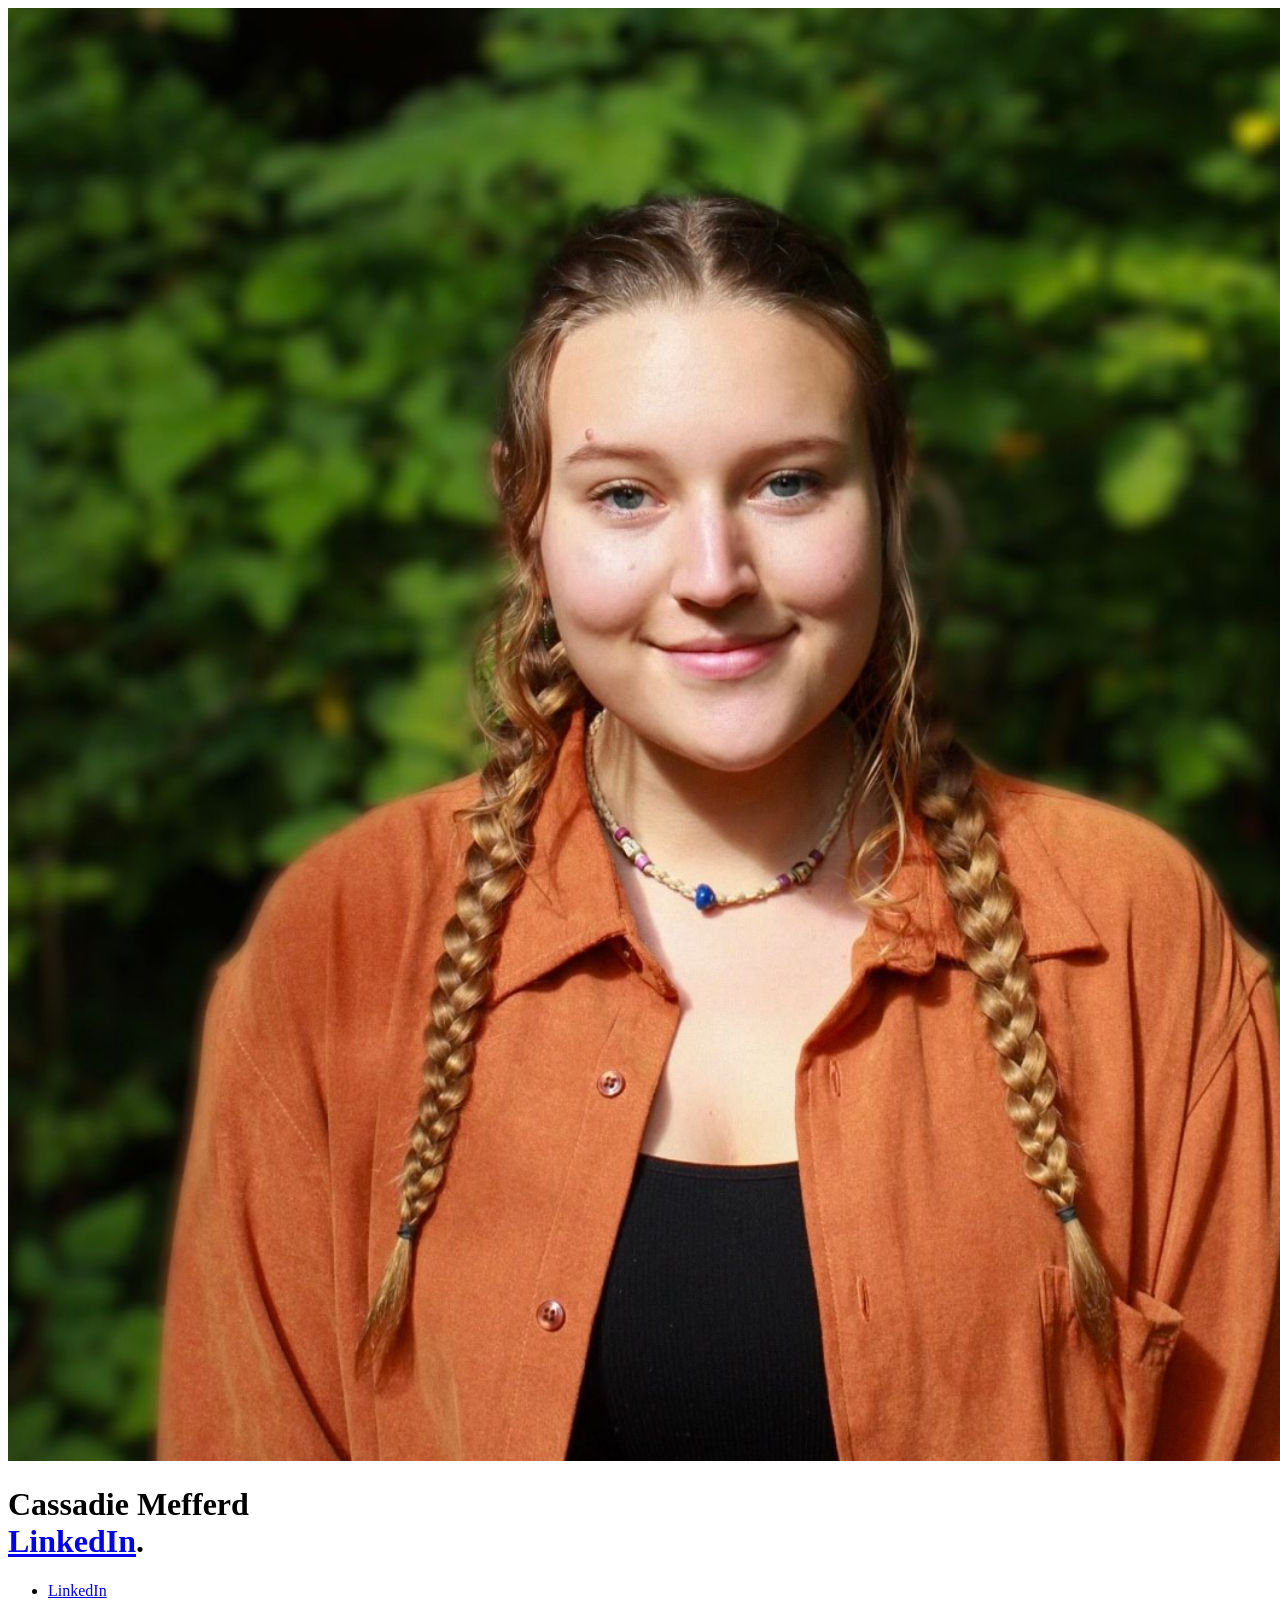
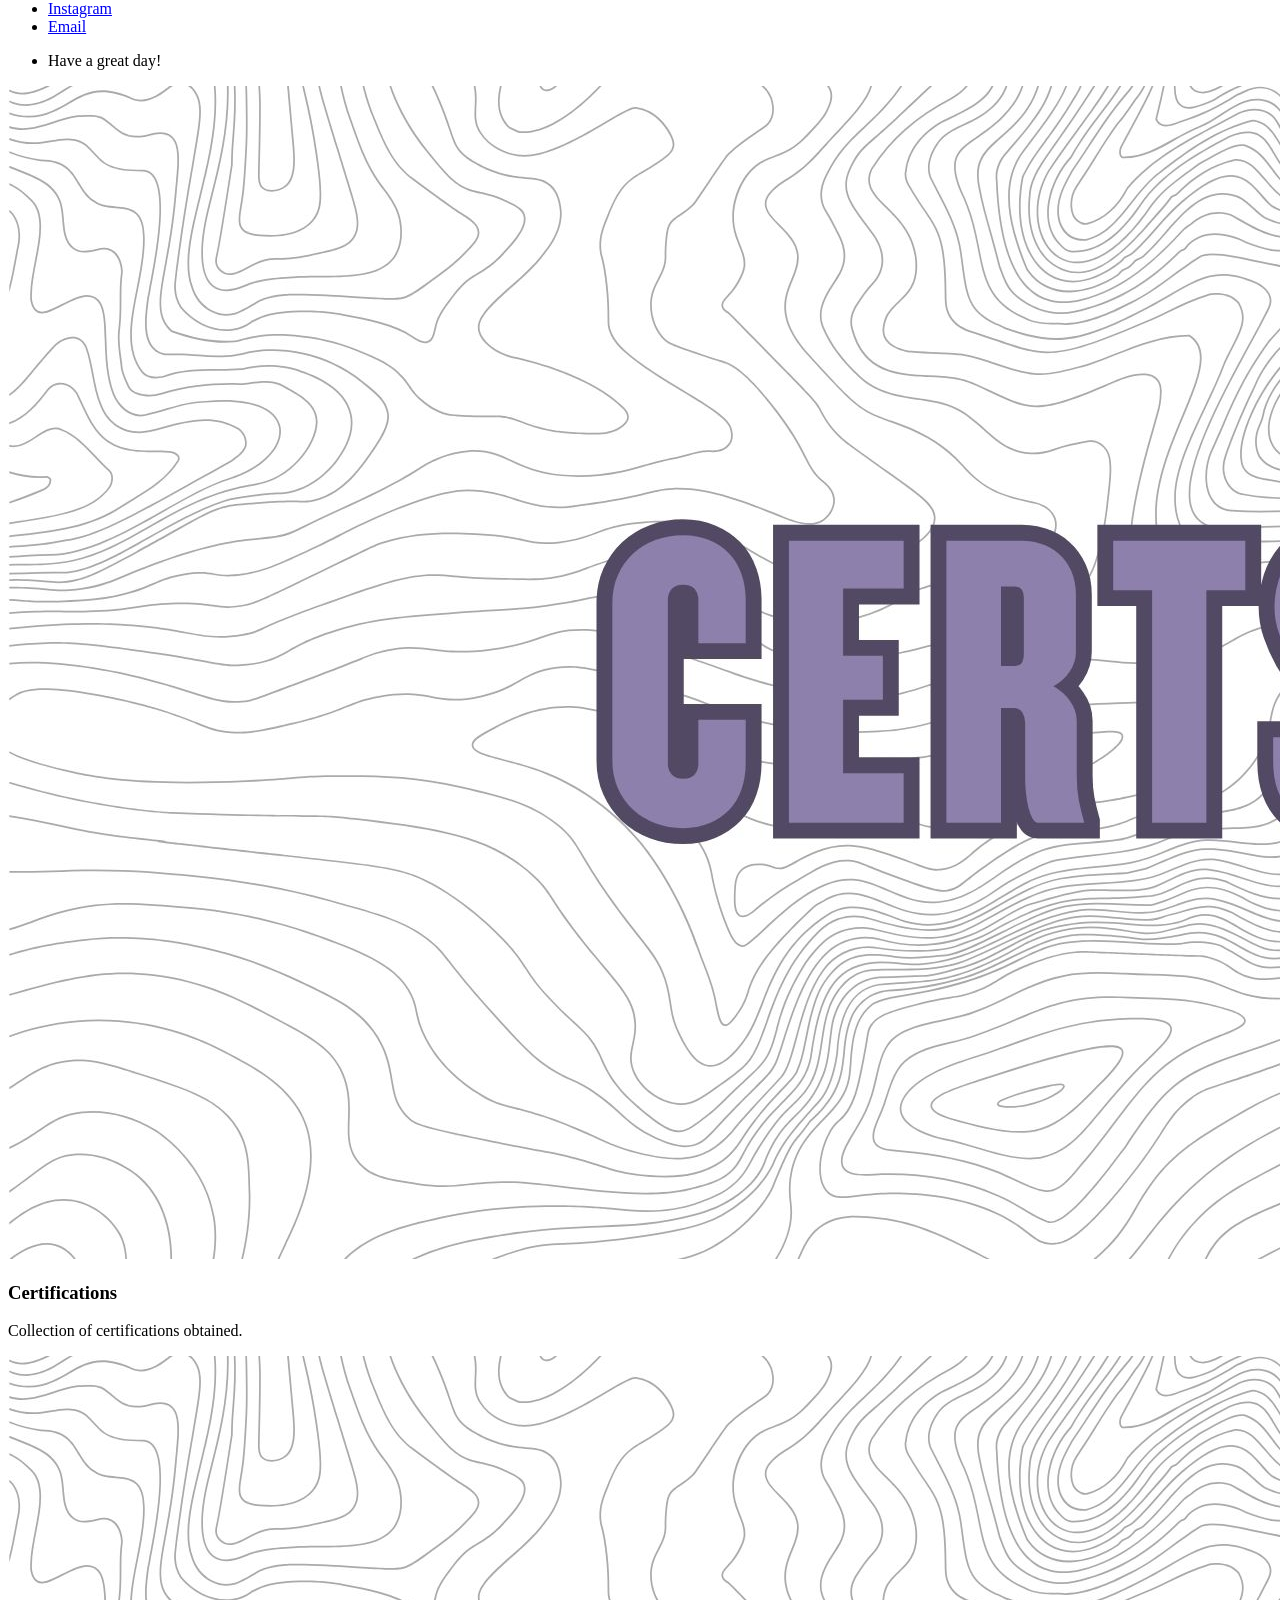
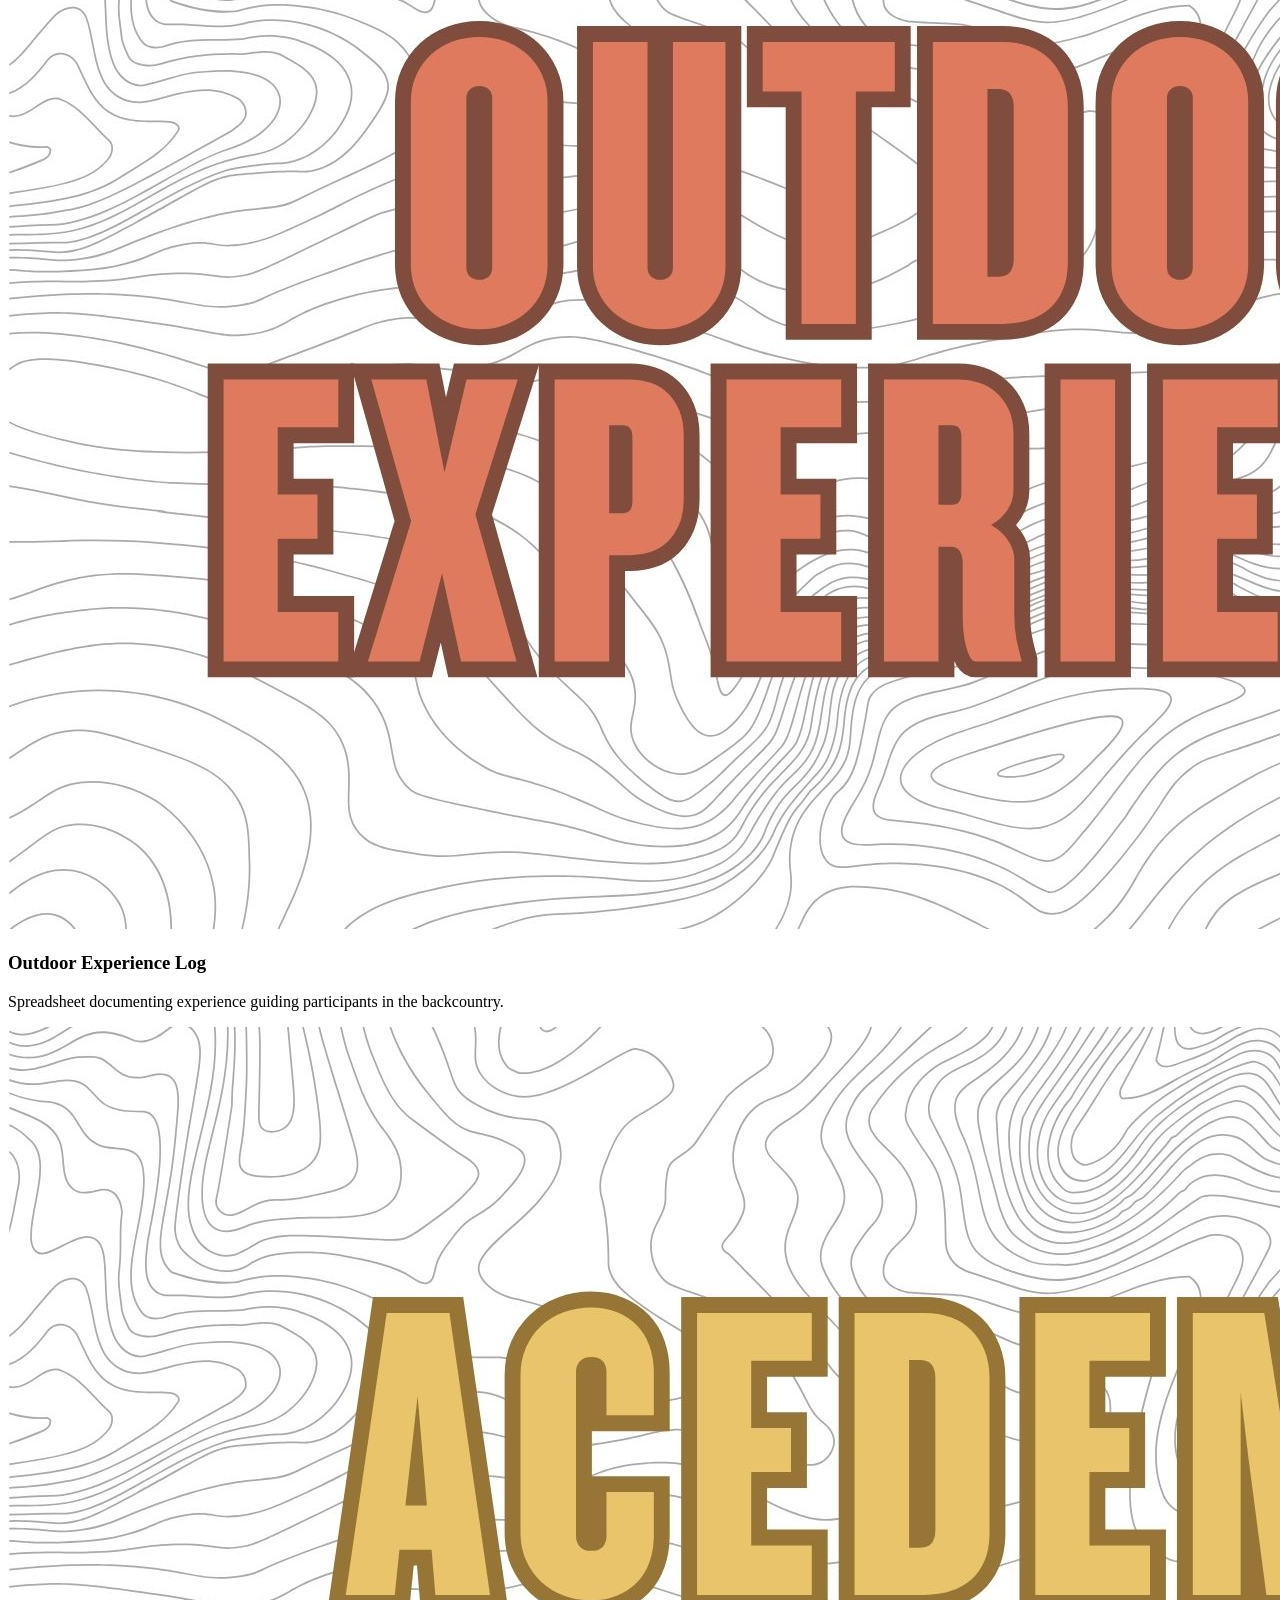
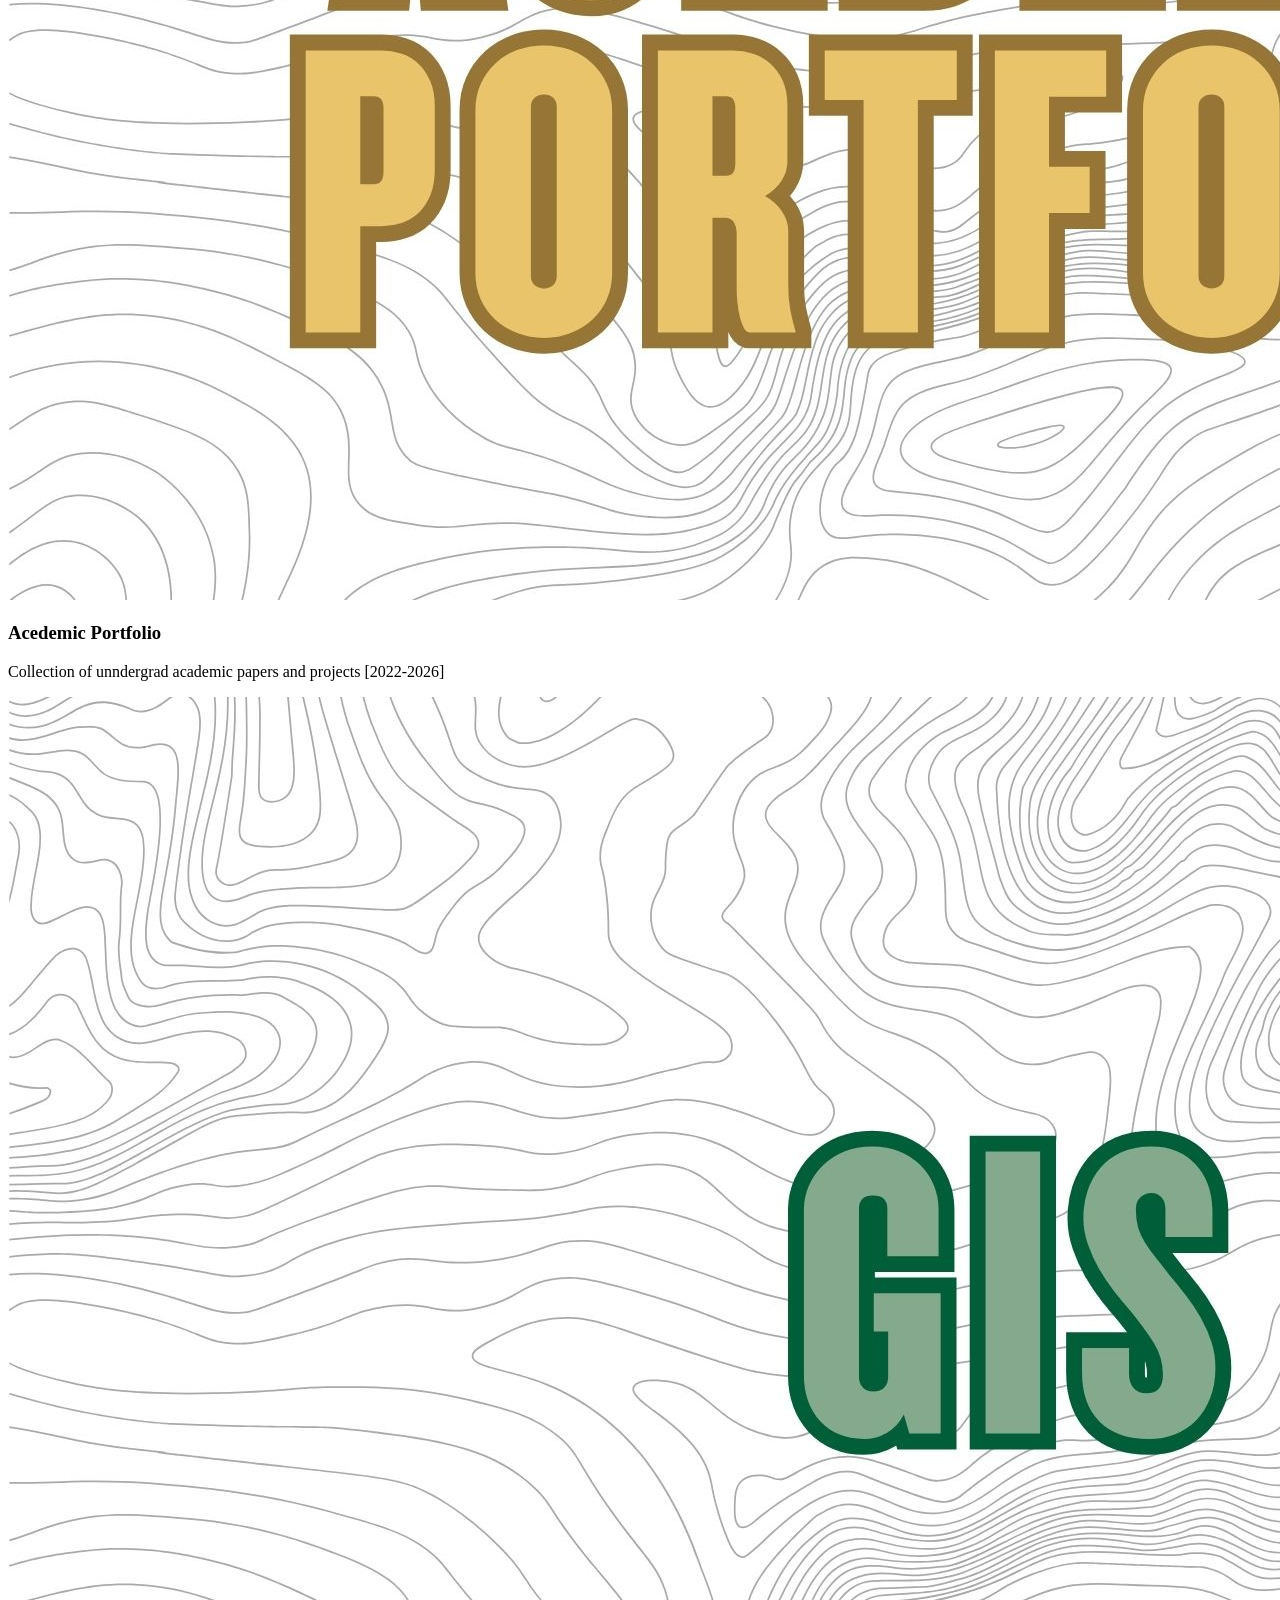
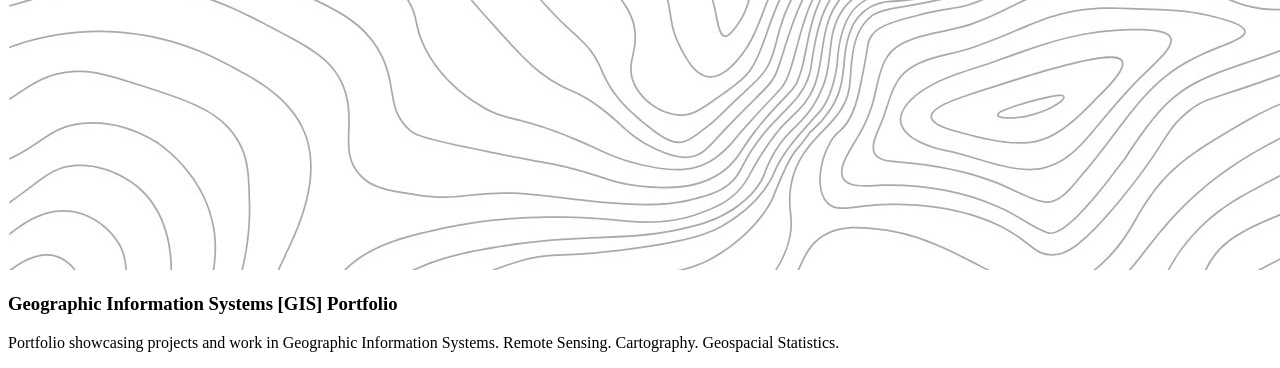
==== index.html @ 39c7aa8c "deleted get in touch section on index page" ====
<!DOCTYPE HTML>
<!--
	Strata by HTML5 UP
	html5up.net | @ajlkn
	Free for personal and commercial use under the CCA 3.0 license (html5up.net/license)
-->
<html>
	<head>
		<title>Cassadie Mefferd</title>
		<meta charset="utf-8" />
		<meta name="viewport" content="width=device-width, initial-scale=1, user-scalable=no" />
		<link rel="stylesheet" href="assets/css/main.css" />
	</head>
	<body class="is-preload">

		<!-- Header -->
			<header id="header">
				<div class="inner">
					<a href="#" class="image avatar"><img src="images/avatar.jpg" alt="" /></a>
					<h1><strong>Cassadie Mefferd</strong><br />
					<a href="https://www.linkedin.com/in/cassadie-mefferd">LinkedIn</a>.</h1>
				</div>
			</header>

		<!-- Main -->
			<div id="main">

				<!-- Two -->
					<section id="two">
						<div class="row">
							<article class="col-6 col-12-xsmall work-item">
								<a href="certs.html" class="image fit thumb"><img src="images/thumbs/certs2.jpg" alt="" /></a>
								<h3>Certifications</h3>
								<p>Collection of certifications obtained.</p>
							</article>

							<article class="col-6 col-12-xsmall work-item">
								<a href="outdoor.html" class="image fit thumb"><img src="images/thumbs/out_exp.jpg" alt="" /></a>
								<h3>Outdoor Experience Log</h3>
								<p>Spreadsheet documenting experience guiding participants in the backcountry.</p>
							</article>

							<article class="col-6 col-12-xsmall work-item">
								<a href="images/fulls/02.jpg" class="image fit thumb"><img src="images/thumbs/ac_port.jpg" alt="" /></a>
								<h3>Acedemic Portfolio</h3>
								<p>Collection of unndergrad academic papers and projects [2022-2026]</p>
							</article>

							<article class="col-6 col-12-xsmall work-item">
								<a href="gis.html" class="image fit thumb"><img src="images/thumbs/GIS_thumb.jpg" alt="" /></a>
								<h3>Geographic Information Systems [GIS] Portfolio</h3>
								<p>Portfolio showcasing projects and work in Geographic Information Systems. Remote Sensing. Cartography. Geospacial Statistics.</p>
							</article>
							
						</div>
					</section>

				<!-- Four -->
				<!--
					<section id="four">
						<h2>Elements</h2>

						<section>
							<h4>Text</h4>
							<p>This is <b>bold</b> and this is <strong>strong</strong>. This is <i>italic</i> and this is <em>emphasized</em>.
							This is <sup>superscript</sup> text and this is <sub>subscript</sub> text.
							This is <u>underlined</u> and this is code: <code>for (;;) { ... }</code>. Finally, <a href="#">this is a link</a>.</p>
							<hr />
							<header>
								<h4>Heading with a Subtitle</h4>
								<p>Lorem ipsum dolor sit amet nullam id egestas urna aliquam</p>
							</header>
							<p>Nunc lacinia ante nunc ac lobortis. Interdum adipiscing gravida odio porttitor sem non mi integer non faucibus ornare mi ut ante amet placerat aliquet. Volutpat eu sed ante lacinia sapien lorem accumsan varius montes viverra nibh in adipiscing blandit tempus accumsan.</p>
							<header>
								<h5>Heading with a Subtitle</h5>
								<p>Lorem ipsum dolor sit amet nullam id egestas urna aliquam</p>
							</header>
							<p>Nunc lacinia ante nunc ac lobortis. Interdum adipiscing gravida odio porttitor sem non mi integer non faucibus ornare mi ut ante amet placerat aliquet. Volutpat eu sed ante lacinia sapien lorem accumsan varius montes viverra nibh in adipiscing blandit tempus accumsan.</p>
							<hr />
							<h2>Heading Level 2</h2>
							<h3>Heading Level 3</h3>
							<h4>Heading Level 4</h4>
							<h5>Heading Level 5</h5>
							<h6>Heading Level 6</h6>
							<hr />
							<h5>Blockquote</h5>
							<blockquote>Fringilla nisl. Donec accumsan interdum nisi, quis tincidunt felis sagittis eget tempus euismod. Vestibulum ante ipsum primis in faucibus vestibulum. Blandit adipiscing eu felis iaculis volutpat ac adipiscing accumsan faucibus. Vestibulum ante ipsum primis in faucibus lorem ipsum dolor sit amet nullam adipiscing eu felis.</blockquote>
							<h5>Preformatted</h5>
							<pre><code>i = 0;

while (!deck.isInOrder()) {
print 'Iteration ' + i;
deck.shuffle();
i++;
}

print 'It took ' + i + ' iterations to sort the deck.';</code></pre>
						</section>

						<section>
							<h4>Lists</h4>
							<div class="row">
								<div class="col-6 col-12-xsmall">
									<h5>Unordered</h5>
									<ul>
										<li>Dolor pulvinar etiam magna etiam.</li>
										<li>Sagittis adipiscing lorem eleifend.</li>
										<li>Felis enim feugiat dolore viverra.</li>
									</ul>
									<h5>Alternate</h5>
									<ul class="alt">
										<li>Dolor pulvinar etiam magna etiam.</li>
										<li>Sagittis adipiscing lorem eleifend.</li>
										<li>Felis enim feugiat dolore viverra.</li>
									</ul>
								</div>
								<div class="col-6 col-12-xsmall">
									<h5>Ordered</h5>
									<ol>
										<li>Dolor pulvinar etiam magna etiam.</li>
										<li>Etiam vel felis at lorem sed viverra.</li>
										<li>Felis enim feugiat dolore viverra.</li>
										<li>Dolor pulvinar etiam magna etiam.</li>
										<li>Etiam vel felis at lorem sed viverra.</li>
										<li>Felis enim feugiat dolore viverra.</li>
									</ol>
									<h5>Icons</h5>
									<ul class="icons">
										<li><a href="#" class="icon brands fa-twitter"><span class="label">Twitter</span></a></li>
										<li><a href="#" class="icon brands fa-facebook-f"><span class="label">Facebook</span></a></li>
										<li><a href="#" class="icon brands fa-instagram"><span class="label">Instagram</span></a></li>
										<li><a href="#" class="icon brands fa-github"><span class="label">Github</span></a></li>
										<li><a href="#" class="icon brands fa-dribbble"><span class="label">Dribbble</span></a></li>
										<li><a href="#" class="icon brands fa-tumblr"><span class="label">Tumblr</span></a></li>
									</ul>
								</div>
							</div>
							<h5>Actions</h5>
							<ul class="actions">
								<li><a href="#" class="button primary">Default</a></li>
								<li><a href="#" class="button">Default</a></li>
							</ul>
							<ul class="actions small">
								<li><a href="#" class="button primary small">Small</a></li>
								<li><a href="#" class="button small">Small</a></li>
							</ul>
							<div class="row">
								<div class="col-6 col-12-small">
									<ul class="actions stacked">
										<li><a href="#" class="button primary">Default</a></li>
										<li><a href="#" class="button">Default</a></li>
									</ul>
								</div>
								<div class="col-6 col-12-small">
									<ul class="actions stacked">
										<li><a href="#" class="button primary small">Small</a></li>
										<li><a href="#" class="button small">Small</a></li>
									</ul>
								</div>
								<div class="col-6 col-12-small">
									<ul class="actions stacked">
										<li><a href="#" class="button primary fit">Default</a></li>
										<li><a href="#" class="button fit">Default</a></li>
									</ul>
								</div>
								<div class="col-6 col-12-small">
									<ul class="actions stacked">
										<li><a href="#" class="button primary small fit">Small</a></li>
										<li><a href="#" class="button small fit">Small</a></li>
									</ul>
								</div>
							</div>
						</section>

						<section>
							<h4>Table</h4>
							<h5>Default</h5>
							<div class="table-wrapper">
								<table>
									<thead>
										<tr>
											<th>Name</th>
											<th>Description</th>
											<th>Price</th>
										</tr>
									</thead>
									<tbody>
										<tr>
											<td>Item One</td>
											<td>Ante turpis integer aliquet porttitor.</td>
											<td>29.99</td>
										</tr>
										<tr>
											<td>Item Two</td>
											<td>Vis ac commodo adipiscing arcu aliquet.</td>
											<td>19.99</td>
										</tr>
										<tr>
											<td>Item Three</td>
											<td> Morbi faucibus arcu accumsan lorem.</td>
											<td>29.99</td>
										</tr>
										<tr>
											<td>Item Four</td>
											<td>Vitae integer tempus condimentum.</td>
											<td>19.99</td>
										</tr>
										<tr>
											<td>Item Five</td>
											<td>Ante turpis integer aliquet porttitor.</td>
											<td>29.99</td>
										</tr>
									</tbody>
									<tfoot>
										<tr>
											<td colspan="2"></td>
											<td>100.00</td>
										</tr>
									</tfoot>
								</table>
							</div>

							<h5>Alternate</h5>
							<div class="table-wrapper">
								<table class="alt">
									<thead>
										<tr>
											<th>Name</th>
											<th>Description</th>
											<th>Price</th>
										</tr>
									</thead>
									<tbody>
										<tr>
											<td>Item One</td>
											<td>Ante turpis integer aliquet porttitor.</td>
											<td>29.99</td>
										</tr>
										<tr>
											<td>Item Two</td>
											<td>Vis ac commodo adipiscing arcu aliquet.</td>
											<td>19.99</td>
										</tr>
										<tr>
											<td>Item Three</td>
											<td> Morbi faucibus arcu accumsan lorem.</td>
											<td>29.99</td>
										</tr>
										<tr>
											<td>Item Four</td>
											<td>Vitae integer tempus condimentum.</td>
											<td>19.99</td>
										</tr>
										<tr>
											<td>Item Five</td>
											<td>Ante turpis integer aliquet porttitor.</td>
											<td>29.99</td>
										</tr>
									</tbody>
									<tfoot>
										<tr>
											<td colspan="2"></td>
											<td>100.00</td>
										</tr>
									</tfoot>
								</table>
							</div>
						</section>

						<section>
							<h4>Buttons</h4>
							<ul class="actions">
								<li><a href="#" class="button primary">Primary</a></li>
								<li><a href="#" class="button">Default</a></li>
							</ul>
							<ul class="actions">
								<li><a href="#" class="button large">Large</a></li>
								<li><a href="#" class="button">Default</a></li>
								<li><a href="#" class="button small">Small</a></li>
							</ul>
							<ul class="actions fit">
								<li><a href="#" class="button primary fit">Fit</a></li>
								<li><a href="#" class="button fit">Fit</a></li>
							</ul>
							<ul class="actions fit small">
								<li><a href="#" class="button primary fit small">Fit + Small</a></li>
								<li><a href="#" class="button fit small">Fit + Small</a></li>
							</ul>
							<ul class="actions">
								<li><a href="#" class="button primary icon solid fa-download">Icon</a></li>
								<li><a href="#" class="button icon solid fa-download">Icon</a></li>
							</ul>
							<ul class="actions">
								<li><span class="button primary disabled">Primary</span></li>
								<li><span class="button disabled">Default</span></li>
							</ul>
						</section>

						<section>
							<h4>Form</h4>
							<form method="post" action="#">
								<div class="row gtr-uniform gtr-50">
									<div class="col-6 col-12-xsmall">
										<input type="text" name="demo-name" id="demo-name" value="" placeholder="Name" />
									</div>
									<div class="col-6 col-12-xsmall">
										<input type="email" name="demo-email" id="demo-email" value="" placeholder="Email" />
									</div>
									<div class="col-12">
										<select name="demo-category" id="demo-category">
											<option value="">- Category -</option>
											<option value="1">Manufacturing</option>
											<option value="1">Shipping</option>
											<option value="1">Administration</option>
											<option value="1">Human Resources</option>
										</select>
									</div>
									<div class="col-4 col-12-small">
										<input type="radio" id="demo-priority-low" name="demo-priority" checked>
										<label for="demo-priority-low">Low Priority</label>
									</div>
									<div class="col-4 col-12-small">
										<input type="radio" id="demo-priority-normal" name="demo-priority">
										<label for="demo-priority-normal">Normal Priority</label>
									</div>
									<div class="col-4 col-12-small">
										<input type="radio" id="demo-priority-high" name="demo-priority">
										<label for="demo-priority-high">High Priority</label>
									</div>
									<div class="col-6 col-12-small">
										<input type="checkbox" id="demo-copy" name="demo-copy">
										<label for="demo-copy">Email me a copy of this message</label>
									</div>
									<div class="col-6 col-12-small">
										<input type="checkbox" id="demo-human" name="demo-human" checked>
										<label for="demo-human">I am a human and not a robot</label>
									</div>
									<div class="col-12">
										<textarea name="demo-message" id="demo-message" placeholder="Enter your message" rows="6"></textarea>
									</div>
									<div class="col-12">
										<ul class="actions">
											<li><input type="submit" value="Send Message" class="primary" /></li>
											<li><input type="reset" value="Reset" /></li>
										</ul>
									</div>
								</div>
							</form>
						</section>

						<section>
							<h4>Image</h4>
							<h5>Fit</h5>
							<div class="box alt">
								<div class="row gtr-50 gtr-uniform">
									<div class="col-12"><span class="image fit"><img src="images/fulls/05.jpg" alt="" /></span></div>
									<div class="col-4"><span class="image fit"><img src="images/thumbs/01.jpg" alt="" /></span></div>
									<div class="col-4"><span class="image fit"><img src="images/thumbs/02.jpg" alt="" /></span></div>
									<div class="col-4"><span class="image fit"><img src="images/thumbs/03.jpg" alt="" /></span></div>
									<div class="col-4"><span class="image fit"><img src="images/thumbs/04.jpg" alt="" /></span></div>
									<div class="col-4"><span class="image fit"><img src="images/thumbs/05.jpg" alt="" /></span></div>
									<div class="col-4"><span class="image fit"><img src="images/thumbs/06.jpg" alt="" /></span></div>
									<div class="col-4"><span class="image fit"><img src="images/thumbs/03.jpg" alt="" /></span></div>
									<div class="col-4"><span class="image fit"><img src="images/thumbs/02.jpg" alt="" /></span></div>
									<div class="col-4"><span class="image fit"><img src="images/thumbs/01.jpg" alt="" /></span></div>
								</div>
							</div>
							<h5>Left &amp; Right</h5>
							<p><span class="image left"><img src="images/avatar.jpg" alt="" /></span>Fringilla nisl. Donec accumsan interdum nisi, quis tincidunt felis sagittis eget. tempus euismod. Vestibulum ante ipsum primis in faucibus vestibulum. Blandit adipiscing eu felis iaculis volutpat ac adipiscing accumsan eu faucibus. Integer ac pellentesque praesent tincidunt felis sagittis eget. tempus euismod. Vestibulum ante ipsum primis in faucibus vestibulum. Blandit adipiscing eu felis iaculis volutpat ac adipiscing accumsan eu faucibus. Integer ac pellentesque praesent. Donec accumsan interdum nisi, quis tincidunt felis sagittis eget. tempus euismod. Vestibulum ante ipsum primis in faucibus vestibulum. Blandit adipiscing eu felis iaculis volutpat ac adipiscing accumsan eu faucibus. Integer ac pellentesque praesent tincidunt felis sagittis eget. tempus euismod. Vestibulum ante ipsum primis in faucibus vestibulum. Blandit adipiscing eu felis iaculis volutpat ac adipiscing accumsan eu faucibus. Integer ac pellentesque praesent.</p>
							<p><span class="image right"><img src="images/avatar.jpg" alt="" /></span>Fringilla nisl. Donec accumsan interdum nisi, quis tincidunt felis sagittis eget. tempus euismod. Vestibulum ante ipsum primis in faucibus vestibulum. Blandit adipiscing eu felis iaculis volutpat ac adipiscing accumsan eu faucibus. Integer ac pellentesque praesent tincidunt felis sagittis eget. tempus euismod. Vestibulum ante ipsum primis in faucibus vestibulum. Blandit adipiscing eu felis iaculis volutpat ac adipiscing accumsan eu faucibus. Integer ac pellentesque praesent. Donec accumsan interdum nisi, quis tincidunt felis sagittis eget. tempus euismod. Vestibulum ante ipsum primis in faucibus vestibulum. Blandit adipiscing eu felis iaculis volutpat ac adipiscing accumsan eu faucibus. Integer ac pellentesque praesent tincidunt felis sagittis eget. tempus euismod. Vestibulum ante ipsum primis in faucibus vestibulum. Blandit adipiscing eu felis iaculis volutpat ac adipiscing accumsan eu faucibus. Integer ac pellentesque praesent.</p>
						</section>

					</section>
				-->

			</div>

		<!-- Footer -->
			<footer id="footer">
				<div class="inner">
					<ul class="icons">
						<li><a href="https://www.linkedin.com/in/cassadie-mefferd" class="icon brands fa-linkedin"><span class="label">LinkedIn</span></a></li>
						<li><a href="https://www.instagram.com/cassadieskye" class="icon brands fa-instagram"><span class="label">Instagram</span></a></li>
						<li><a href="mailto:cassadieskye@gmail.com" class="icon solid fa-envelope"><span class="label">Email</span></a></li>
					</ul>
					<ul class="copyright">
						<li> Have a great day!</li>
					</ul>
				</div>
			</footer>

		<!-- Scripts -->
			<script src="assets/js/jquery.min.js"></script>
			<script src="assets/js/browser.min.js"></script>
			<script src="assets/js/breakpoints.min.js"></script>
			<script src="assets/js/util.js"></script>
			<script src="assets/js/main.js"></script>

	</body>
</html>
---- assets/css/main.css ----
@import url("fontawesome-all.min.css");
@import url("https://fonts.googleapis.com/css?family=Source+Sans+Pro:400,400italic");

/*
	Strata by HTML5 UP
	html5up.net | @ajlkn
	Free for personal and commercial use under the CCA 3.0 license (html5up.net/license)
*/

html, body, div, span, applet, object,
iframe, h1, h2, h3, h4, h5, h6, p, blockquote,
pre, a, abbr, acronym, address, big, cite,
code, del, dfn, em, img, ins, kbd, q, s, samp,
small, strike, strong, sub, sup, tt, var, b,
u, i, center, dl, dt, dd, ol, ul, li, fieldset,
form, label, legend, table, caption, tbody,
tfoot, thead, tr, th, td, article, aside,
canvas, details, embed, figure, figcaption,
footer, header, hgroup, menu, nav, output, ruby,
section, summary, time, mark, audio, video {
	margin: 0;
	padding: 0;
	border: 0;
	font-size: 100%;
	font: inherit;
	vertical-align: baseline;}

article, aside, details, figcaption, figure,
footer, header, hgroup, menu, nav, section {
	display: block;}

body {
	line-height: 1;
}

ol, ul {
	list-style: none;
}

blockquote, q {
	quotes: none;
}

	blockquote:before, blockquote:after, q:before, q:after {
		content: '';
		content: none;
	}

table {
	border-collapse: collapse;
	border-spacing: 0;
}

body {
	-webkit-text-size-adjust: none;
}

mark {
	background-color: transparent;
	color: inherit;
}

input::-moz-focus-inner {
	border: 0;
	padding: 0;
}

input, select, textarea {
	-moz-appearance: none;
	-webkit-appearance: none;
	-ms-appearance: none;
	appearance: none;
}

/* Basic */

	html {
		box-sizing: border-box;
	}

	*, *:before, *:after {
		box-sizing: inherit;
	}

	body {
		background: #fff;
	}

		body.is-preload *, body.is-preload *:before, body.is-preload *:after {
			-moz-animation: none !important;
			-webkit-animation: none !important;
			-ms-animation: none !important;
			animation: none !important;
			-moz-transition: none !important;
			-webkit-transition: none !important;
			-ms-transition: none !important;
			transition: none !important;
		}

	body, input, select, textarea {
		color: #a2a2a2;
		font-family: "Source Sans Pro", Helvetica, sans-serif;
		font-size: 16pt;
		font-weight: 400;
		line-height: 1.75em;
	}

	a {
		-moz-transition: color 0.2s ease-in-out, border-color 0.2s ease-in-out;
		-webkit-transition: color 0.2s ease-in-out, border-color 0.2s ease-in-out;
		-ms-transition: color 0.2s ease-in-out, border-color 0.2s ease-in-out;
		transition: color 0.2s ease-in-out, border-color 0.2s ease-in-out;
		border-bottom: dotted 1px;
		color: #49bf9d;
		text-decoration: none;
	}

		a:hover {
			border-bottom-color: transparent;
			color: #49bf9d !important;
			text-decoration: none;
		}

	strong, b {
		color: #787878;
		font-weight: 400;
	}

	em, i {
		font-style: italic;
	}

	p {
		margin: 0 0 2em 0;
	}

	h1, h2, h3, h4, h5, h6 {
		color: #787878;
		font-weight: 400;
		line-height: 1em;
		margin: 0 0 1em 0;
	}

		h1 a, h2 a, h3 a, h4 a, h5 a, h6 a {
			color: inherit;
			text-decoration: none;
		}

	h1 {
		font-size: 2em;
		line-height: 1.5em;
	}

	h2 {
		font-size: 1.5em;
		line-height: 1.5em;
	}

	h3 {
		font-size: 1.25em;
		line-height: 1.5em;
	}

	h4 {
		font-size: 1.1em;
		line-height: 1.5em;
	}

	h5 {
		font-size: 0.9em;
		line-height: 1.5em;
	}

	h6 {
		font-size: 0.7em;
		line-height: 1.5em;
	}

	sub {
		font-size: 0.8em;
		position: relative;
		top: 0.5em;
	}

	sup {
		font-size: 0.8em;
		position: relative;
		top: -0.5em;
	}

	hr {
		border: 0;
		border-bottom: solid 2px #efefef;
		margin: 2em 0;
	}

		hr.major {
			margin: 3em 0;
		}

	blockquote {
		border-left: solid 6px #efefef;
		font-style: italic;
		margin: 0 0 2em 0;
		padding: 0.5em 0 0.5em 1.5em;
	}

	code {
		background: #f7f7f7;
		border-radius: 0.35em;
		border: solid 2px #efefef;
		font-family: "Courier New", monospace;
		font-size: 0.9em;
		margin: 0 0.25em;
		padding: 0.25em 0.65em;
	}

	pre {
		-webkit-overflow-scrolling: touch;
		font-family: "Courier New", monospace;
		font-size: 0.9em;
		margin: 0 0 2em 0;
	}

		pre code {
			display: block;
			line-height: 1.75em;
			padding: 1em 1.5em;
			overflow-x: auto;
		}

	.align-left {
		text-align: left;
	}

	.align-center {
		text-align: center;
	}

	.align-right {
		text-align: right;
	}

/* Container */

	.container {
		margin: 0 auto;
		max-width: calc(100% - 4em);
		width: 100%;
	}

		.container.xsmall {
			width: 25%;
		}

		.container.small {
			width: 50%;
		}

		.container.medium {
			width: 75%;
		}

		.container.large {
			width: 125%;
		}

		.container.xlarge {
			width: 150%;
		}

		.container.max {
			width: 100%;
		}

		@media screen and (max-width: 980px) {

			.container {
				width: 100% !important;
				max-width: 100% !important;
			}

		}

		@media screen and (max-width: 480px) {

			.container {
				max-width: calc(100% - 3em);
			}

		}

/* Row */

	.row {
		display: flex;
		flex-wrap: wrap;
		box-sizing: border-box;
		align-items: stretch;
	}

		.row > * {
			box-sizing: border-box;
		}

		.row.gtr-uniform > * > :last-child {
			margin-bottom: 0;
		}

		.row.aln-left {
			justify-content: flex-start;
		}

		.row.aln-center {
			justify-content: center;
		}

		.row.aln-right {
			justify-content: flex-end;
		}

		.row.aln-top {
			align-items: flex-start;
		}

		.row.aln-middle {
			align-items: center;
		}

		.row.aln-bottom {
			align-items: flex-end;
		}

		.row > .imp {
			order: -1;
		}

		.row > .col-1 {
			width: 8.33333%;
		}

		.row > .off-1 {
			margin-left: 8.33333%;
		}

		.row > .col-2 {
			width: 16.66667%;
		}

		.row > .off-2 {
			margin-left: 16.66667%;
		}

		.row > .col-3 {
			width: 25%;
		}

		.row > .off-3 {
			margin-left: 25%;
		}

		.row > .col-4 {
			width: 33.33333%;
		}

		.row > .off-4 {
			margin-left: 33.33333%;
		}

		.row > .col-5 {
			width: 41.66667%;
		}

		.row > .off-5 {
			margin-left: 41.66667%;
		}

		.row > .col-6 {
			width: 50%;
		}

		.row > .off-6 {
			margin-left: 50%;
		}

		.row > .col-7 {
			width: 58.33333%;
		}

		.row > .off-7 {
			margin-left: 58.33333%;
		}

		.row > .col-8 {
			width: 66.66667%;
		}

		.row > .off-8 {
			margin-left: 66.66667%;
		}

		.row > .col-9 {
			width: 75%;
		}

		.row > .off-9 {
			margin-left: 75%;
		}

		.row > .col-10 {
			width: 83.33333%;
		}

		.row > .off-10 {
			margin-left: 83.33333%;
		}

		.row > .col-11 {
			width: 91.66667%;
		}

		.row > .off-11 {
			margin-left: 91.66667%;
		}

		.row > .col-12 {
			width: 100%;
		}

		.row > .off-12 {
			margin-left: 100%;
		}

		.row.gtr-0 {
			margin-top: 0;
			margin-left: 0em;
		}

			.row.gtr-0 > * {
				padding: 0 0 0 0em;
			}

			.row.gtr-0.gtr-uniform {
				margin-top: 0em;
			}

				.row.gtr-0.gtr-uniform > * {
					padding-top: 0em;
				}

		.row.gtr-25 {
			margin-top: 0;
			margin-left: -0.625em;
		}

			.row.gtr-25 > * {
				padding: 0 0 0 0.625em;
			}

			.row.gtr-25.gtr-uniform {
				margin-top: -0.625em;
			}

				.row.gtr-25.gtr-uniform > * {
					padding-top: 0.625em;
				}

		.row.gtr-50 {
			margin-top: 0;
			margin-left: -1.25em;
		}

			.row.gtr-50 > * {
				padding: 0 0 0 1.25em;
			}

			.row.gtr-50.gtr-uniform {
				margin-top: -1.25em;
			}

				.row.gtr-50.gtr-uniform > * {
					padding-top: 1.25em;
				}

		.row {
			margin-top: 0;
			margin-left: -2.5em;
		}

			.row > * {
				padding: 0 0 0 2.5em;
			}

			.row.gtr-uniform {
				margin-top: -2.5em;
			}

				.row.gtr-uniform > * {
					padding-top: 2.5em;
				}

		.row.gtr-150 {
			margin-top: 0;
			margin-left: -3.75em;
		}

			.row.gtr-150 > * {
				padding: 0 0 0 3.75em;
			}

			.row.gtr-150.gtr-uniform {
				margin-top: -3.75em;
			}

				.row.gtr-150.gtr-uniform > * {
					padding-top: 3.75em;
				}

		.row.gtr-200 {
			margin-top: 0;
			margin-left: -5em;
		}

			.row.gtr-200 > * {
				padding: 0 0 0 5em;
			}

			.row.gtr-200.gtr-uniform {
				margin-top: -5em;
			}

				.row.gtr-200.gtr-uniform > * {
					padding-top: 5em;
				}

		@media screen and (max-width: 1800px) {

			.row {
				display: flex;
				flex-wrap: wrap;
				box-sizing: border-box;
				align-items: stretch;
			}

				.row > * {
					box-sizing: border-box;
				}

				.row.gtr-uniform > * > :last-child {
					margin-bottom: 0;
				}

				.row.aln-left {
					justify-content: flex-start;
				}

				.row.aln-center {
					justify-content: center;
				}

				.row.aln-right {
					justify-content: flex-end;
				}

				.row.aln-top {
					align-items: flex-start;
				}

				.row.aln-middle {
					align-items: center;
				}

				.row.aln-bottom {
					align-items: flex-end;
				}

				.row > .imp-xlarge {
					order: -1;
				}

				.row > .col-1-xlarge {
					width: 8.33333%;
				}

				.row > .off-1-xlarge {
					margin-left: 8.33333%;
				}

				.row > .col-2-xlarge {
					width: 16.66667%;
				}

				.row > .off-2-xlarge {
					margin-left: 16.66667%;
				}

				.row > .col-3-xlarge {
					width: 25%;
				}

				.row > .off-3-xlarge {
					margin-left: 25%;
				}

				.row > .col-4-xlarge {
					width: 33.33333%;
				}

				.row > .off-4-xlarge {
					margin-left: 33.33333%;
				}

				.row > .col-5-xlarge {
					width: 41.66667%;
				}

				.row > .off-5-xlarge {
					margin-left: 41.66667%;
				}

				.row > .col-6-xlarge {
					width: 50%;
				}

				.row > .off-6-xlarge {
					margin-left: 50%;
				}

				.row > .col-7-xlarge {
					width: 58.33333%;
				}

				.row > .off-7-xlarge {
					margin-left: 58.33333%;
				}

				.row > .col-8-xlarge {
					width: 66.66667%;
				}

				.row > .off-8-xlarge {
					margin-left: 66.66667%;
				}

				.row > .col-9-xlarge {
					width: 75%;
				}

				.row > .off-9-xlarge {
					margin-left: 75%;
				}

				.row > .col-10-xlarge {
					width: 83.33333%;
				}

				.row > .off-10-xlarge {
					margin-left: 83.33333%;
				}

				.row > .col-11-xlarge {
					width: 91.66667%;
				}

				.row > .off-11-xlarge {
					margin-left: 91.66667%;
				}

				.row > .col-12-xlarge {
					width: 100%;
				}

				.row > .off-12-xlarge {
					margin-left: 100%;
				}

				.row.gtr-0 {
					margin-top: 0;
					margin-left: 0em;
				}

					.row.gtr-0 > * {
						padding: 0 0 0 0em;
					}

					.row.gtr-0.gtr-uniform {
						margin-top: 0em;
					}

						.row.gtr-0.gtr-uniform > * {
							padding-top: 0em;
						}

				.row.gtr-25 {
					margin-top: 0;
					margin-left: -0.625em;
				}

					.row.gtr-25 > * {
						padding: 0 0 0 0.625em;
					}

					.row.gtr-25.gtr-uniform {
						margin-top: -0.625em;
					}

						.row.gtr-25.gtr-uniform > * {
							padding-top: 0.625em;
						}

				.row.gtr-50 {
					margin-top: 0;
					margin-left: -1.25em;
				}

					.row.gtr-50 > * {
						padding: 0 0 0 1.25em;
					}

					.row.gtr-50.gtr-uniform {
						margin-top: -1.25em;
					}

						.row.gtr-50.gtr-uniform > * {
							padding-top: 1.25em;
						}

				.row {
					margin-top: 0;
					margin-left: -2.5em;
				}

					.row > * {
						padding: 0 0 0 2.5em;
					}

					.row.gtr-uniform {
						margin-top: -2.5em;
					}

						.row.gtr-uniform > * {
							padding-top: 2.5em;
						}

				.row.gtr-150 {
					margin-top: 0;
					margin-left: -3.75em;
				}

					.row.gtr-150 > * {
						padding: 0 0 0 3.75em;
					}

					.row.gtr-150.gtr-uniform {
						margin-top: -3.75em;
					}

						.row.gtr-150.gtr-uniform > * {
							padding-top: 3.75em;
						}

				.row.gtr-200 {
					margin-top: 0;
					margin-left: -5em;
				}

					.row.gtr-200 > * {
						padding: 0 0 0 5em;
					}

					.row.gtr-200.gtr-uniform {
						margin-top: -5em;
					}

						.row.gtr-200.gtr-uniform > * {
							padding-top: 5em;
						}

		}

		@media screen and (max-width: 1280px) {

			.row {
				display: flex;
				flex-wrap: wrap;
				box-sizing: border-box;
				align-items: stretch;
			}

				.row > * {
					box-sizing: border-box;
				}

				.row.gtr-uniform > * > :last-child {
					margin-bottom: 0;
				}

				.row.aln-left {
					justify-content: flex-start;
				}

				.row.aln-center {
					justify-content: center;
				}

				.row.aln-right {
					justify-content: flex-end;
				}

				.row.aln-top {
					align-items: flex-start;
				}

				.row.aln-middle {
					align-items: center;
				}

				.row.aln-bottom {
					align-items: flex-end;
				}

				.row > .imp-large {
					order: -1;
				}

				.row > .col-1-large {
					width: 8.33333%;
				}

				.row > .off-1-large {
					margin-left: 8.33333%;
				}

				.row > .col-2-large {
					width: 16.66667%;
				}

				.row > .off-2-large {
					margin-left: 16.66667%;
				}

				.row > .col-3-large {
					width: 25%;
				}

				.row > .off-3-large {
					margin-left: 25%;
				}

				.row > .col-4-large {
					width: 33.33333%;
				}

				.row > .off-4-large {
					margin-left: 33.33333%;
				}

				.row > .col-5-large {
					width: 41.66667%;
				}

				.row > .off-5-large {
					margin-left: 41.66667%;
				}

				.row > .col-6-large {
					width: 50%;
				}

				.row > .off-6-large {
					margin-left: 50%;
				}

				.row > .col-7-large {
					width: 58.33333%;
				}

				.row > .off-7-large {
					margin-left: 58.33333%;
				}

				.row > .col-8-large {
					width: 66.66667%;
				}

				.row > .off-8-large {
					margin-left: 66.66667%;
				}

				.row > .col-9-large {
					width: 75%;
				}

				.row > .off-9-large {
					margin-left: 75%;
				}

				.row > .col-10-large {
					width: 83.33333%;
				}

				.row > .off-10-large {
					margin-left: 83.33333%;
				}

				.row > .col-11-large {
					width: 91.66667%;
				}

				.row > .off-11-large {
					margin-left: 91.66667%;
				}

				.row > .col-12-large {
					width: 100%;
				}

				.row > .off-12-large {
					margin-left: 100%;
				}

				.row.gtr-0 {
					margin-top: 0;
					margin-left: 0em;
				}

					.row.gtr-0 > * {
						padding: 0 0 0 0em;
					}

					.row.gtr-0.gtr-uniform {
						margin-top: 0em;
					}

						.row.gtr-0.gtr-uniform > * {
							padding-top: 0em;
						}

				.row.gtr-25 {
					margin-top: 0;
					margin-left: -0.5em;
				}

					.row.gtr-25 > * {
						padding: 0 0 0 0.5em;
					}

					.row.gtr-25.gtr-uniform {
						margin-top: -0.5em;
					}

						.row.gtr-25.gtr-uniform > * {
							padding-top: 0.5em;
						}

				.row.gtr-50 {
					margin-top: 0;
					margin-left: -1em;
				}

					.row.gtr-50 > * {
						padding: 0 0 0 1em;
					}

					.row.gtr-50.gtr-uniform {
						margin-top: -1em;
					}

						.row.gtr-50.gtr-uniform > * {
							padding-top: 1em;
						}

				.row {
					margin-top: 0;
					margin-left: -2em;
				}

					.row > * {
						padding: 0 0 0 2em;
					}

					.row.gtr-uniform {
						margin-top: -2em;
					}

						.row.gtr-uniform > * {
							padding-top: 2em;
						}

				.row.gtr-150 {
					margin-top: 0;
					margin-left: -3em;
				}

					.row.gtr-150 > * {
						padding: 0 0 0 3em;
					}

					.row.gtr-150.gtr-uniform {
						margin-top: -3em;
					}

						.row.gtr-150.gtr-uniform > * {
							padding-top: 3em;
						}

				.row.gtr-200 {
					margin-top: 0;
					margin-left: -4em;
				}

					.row.gtr-200 > * {
						padding: 0 0 0 4em;
					}

					.row.gtr-200.gtr-uniform {
						margin-top: -4em;
					}

						.row.gtr-200.gtr-uniform > * {
							padding-top: 4em;
						}

		}

		@media screen and (max-width: 980px) {

			.row {
				display: flex;
				flex-wrap: wrap;
				box-sizing: border-box;
				align-items: stretch;
			}

				.row > * {
					box-sizing: border-box;
				}

				.row.gtr-uniform > * > :last-child {
					margin-bottom: 0;
				}

				.row.aln-left {
					justify-content: flex-start;
				}

				.row.aln-center {
					justify-content: center;
				}

				.row.aln-right {
					justify-content: flex-end;
				}

				.row.aln-top {
					align-items: flex-start;
				}

				.row.aln-middle {
					align-items: center;
				}

				.row.aln-bottom {
					align-items: flex-end;
				}

				.row > .imp-medium {
					order: -1;
				}

				.row > .col-1-medium {
					width: 8.33333%;
				}

				.row > .off-1-medium {
					margin-left: 8.33333%;
				}

				.row > .col-2-medium {
					width: 16.66667%;
				}

				.row > .off-2-medium {
					margin-left: 16.66667%;
				}

				.row > .col-3-medium {
					width: 25%;
				}

				.row > .off-3-medium {
					margin-left: 25%;
				}

				.row > .col-4-medium {
					width: 33.33333%;
				}

				.row > .off-4-medium {
					margin-left: 33.33333%;
				}

				.row > .col-5-medium {
					width: 41.66667%;
				}

				.row > .off-5-medium {
					margin-left: 41.66667%;
				}

				.row > .col-6-medium {
					width: 50%;
				}

				.row > .off-6-medium {
					margin-left: 50%;
				}

				.row > .col-7-medium {
					width: 58.33333%;
				}

				.row > .off-7-medium {
					margin-left: 58.33333%;
				}

				.row > .col-8-medium {
					width: 66.66667%;
				}

				.row > .off-8-medium {
					margin-left: 66.66667%;
				}

				.row > .col-9-medium {
					width: 75%;
				}

				.row > .off-9-medium {
					margin-left: 75%;
				}

				.row > .col-10-medium {
					width: 83.33333%;
				}

				.row > .off-10-medium {
					margin-left: 83.33333%;
				}

				.row > .col-11-medium {
					width: 91.66667%;
				}

				.row > .off-11-medium {
					margin-left: 91.66667%;
				}

				.row > .col-12-medium {
					width: 100%;
				}

				.row > .off-12-medium {
					margin-left: 100%;
				}

				.row.gtr-0 {
					margin-top: 0;
					margin-left: 0em;
				}

					.row.gtr-0 > * {
						padding: 0 0 0 0em;
					}

					.row.gtr-0.gtr-uniform {
						margin-top: 0em;
					}

						.row.gtr-0.gtr-uniform > * {
							padding-top: 0em;
						}

				.row.gtr-25 {
					margin-top: 0;
					margin-left: -0.5em;
				}

					.row.gtr-25 > * {
						padding: 0 0 0 0.5em;
					}

					.row.gtr-25.gtr-uniform {
						margin-top: -0.5em;
					}

						.row.gtr-25.gtr-uniform > * {
							padding-top: 0.5em;
						}

				.row.gtr-50 {
					margin-top: 0;
					margin-left: -1em;
				}

					.row.gtr-50 > * {
						padding: 0 0 0 1em;
					}

					.row.gtr-50.gtr-uniform {
						margin-top: -1em;
					}

						.row.gtr-50.gtr-uniform > * {
							padding-top: 1em;
						}

				.row {
					margin-top: 0;
					margin-left: -2em;
				}

					.row > * {
						padding: 0 0 0 2em;
					}

					.row.gtr-uniform {
						margin-top: -2em;
					}

						.row.gtr-uniform > * {
							padding-top: 2em;
						}

				.row.gtr-150 {
					margin-top: 0;
					margin-left: -3em;
				}

					.row.gtr-150 > * {
						padding: 0 0 0 3em;
					}

					.row.gtr-150.gtr-uniform {
						margin-top: -3em;
					}

						.row.gtr-150.gtr-uniform > * {
							padding-top: 3em;
						}

				.row.gtr-200 {
					margin-top: 0;
					margin-left: -4em;
				}

					.row.gtr-200 > * {
						padding: 0 0 0 4em;
					}

					.row.gtr-200.gtr-uniform {
						margin-top: -4em;
					}

						.row.gtr-200.gtr-uniform > * {
							padding-top: 4em;
						}

		}

		@media screen and (max-width: 736px) {

			.row {
				display: flex;
				flex-wrap: wrap;
				box-sizing: border-box;
				align-items: stretch;
			}

				.row > * {
					box-sizing: border-box;
				}

				.row.gtr-uniform > * > :last-child {
					margin-bottom: 0;
				}

				.row.aln-left {
					justify-content: flex-start;
				}

				.row.aln-center {
					justify-content: center;
				}

				.row.aln-right {
					justify-content: flex-end;
				}

				.row.aln-top {
					align-items: flex-start;
				}

				.row.aln-middle {
					align-items: center;
				}

				.row.aln-bottom {
					align-items: flex-end;
				}

				.row > .imp-small {
					order: -1;
				}

				.row > .col-1-small {
					width: 8.33333%;
				}

				.row > .off-1-small {
					margin-left: 8.33333%;
				}

				.row > .col-2-small {
					width: 16.66667%;
				}

				.row > .off-2-small {
					margin-left: 16.66667%;
				}

				.row > .col-3-small {
					width: 25%;
				}

				.row > .off-3-small {
					margin-left: 25%;
				}

				.row > .col-4-small {
					width: 33.33333%;
				}

				.row > .off-4-small {
					margin-left: 33.33333%;
				}

				.row > .col-5-small {
					width: 41.66667%;
				}

				.row > .off-5-small {
					margin-left: 41.66667%;
				}

				.row > .col-6-small {
					width: 50%;
				}

				.row > .off-6-small {
					margin-left: 50%;
				}

				.row > .col-7-small {
					width: 58.33333%;
				}

				.row > .off-7-small {
					margin-left: 58.33333%;
				}

				.row > .col-8-small {
					width: 66.66667%;
				}

				.row > .off-8-small {
					margin-left: 66.66667%;
				}

				.row > .col-9-small {
					width: 75%;
				}

				.row > .off-9-small {
					margin-left: 75%;
				}

				.row > .col-10-small {
					width: 83.33333%;
				}

				.row > .off-10-small {
					margin-left: 83.33333%;
				}

				.row > .col-11-small {
					width: 91.66667%;
				}

				.row > .off-11-small {
					margin-left: 91.66667%;
				}

				.row > .col-12-small {
					width: 100%;
				}

				.row > .off-12-small {
					margin-left: 100%;
				}

				.row.gtr-0 {
					margin-top: 0;
					margin-left: 0em;
				}

					.row.gtr-0 > * {
						padding: 0 0 0 0em;
					}

					.row.gtr-0.gtr-uniform {
						margin-top: 0em;
					}

						.row.gtr-0.gtr-uniform > * {
							padding-top: 0em;
						}

				.row.gtr-25 {
					margin-top: 0;
					margin-left: -0.375em;
				}

					.row.gtr-25 > * {
						padding: 0 0 0 0.375em;
					}

					.row.gtr-25.gtr-uniform {
						margin-top: -0.375em;
					}

						.row.gtr-25.gtr-uniform > * {
							padding-top: 0.375em;
						}

				.row.gtr-50 {
					margin-top: 0;
					margin-left: -0.75em;
				}

					.row.gtr-50 > * {
						padding: 0 0 0 0.75em;
					}

					.row.gtr-50.gtr-uniform {
						margin-top: -0.75em;
					}

						.row.gtr-50.gtr-uniform > * {
							padding-top: 0.75em;
						}

				.row {
					margin-top: 0;
					margin-left: -1.5em;
				}

					.row > * {
						padding: 0 0 0 1.5em;
					}

					.row.gtr-uniform {
						margin-top: -1.5em;
					}

						.row.gtr-uniform > * {
							padding-top: 1.5em;
						}

				.row.gtr-150 {
					margin-top: 0;
					margin-left: -2.25em;
				}

					.row.gtr-150 > * {
						padding: 0 0 0 2.25em;
					}

					.row.gtr-150.gtr-uniform {
						margin-top: -2.25em;
					}

						.row.gtr-150.gtr-uniform > * {
							padding-top: 2.25em;
						}

				.row.gtr-200 {
					margin-top: 0;
					margin-left: -3em;
				}

					.row.gtr-200 > * {
						padding: 0 0 0 3em;
					}

					.row.gtr-200.gtr-uniform {
						margin-top: -3em;
					}

						.row.gtr-200.gtr-uniform > * {
							padding-top: 3em;
						}

		}

		@media screen and (max-width: 480px) {

			.row {
				display: flex;
				flex-wrap: wrap;
				box-sizing: border-box;
				align-items: stretch;
			}

				.row > * {
					box-sizing: border-box;
				}

				.row.gtr-uniform > * > :last-child {
					margin-bottom: 0;
				}

				.row.aln-left {
					justify-content: flex-start;
				}

				.row.aln-center {
					justify-content: center;
				}

				.row.aln-right {
					justify-content: flex-end;
				}

				.row.aln-top {
					align-items: flex-start;
				}

				.row.aln-middle {
					align-items: center;
				}

				.row.aln-bottom {
					align-items: flex-end;
				}

				.row > .imp-xsmall {
					order: -1;
				}

				.row > .col-1-xsmall {
					width: 8.33333%;
				}

				.row > .off-1-xsmall {
					margin-left: 8.33333%;
				}

				.row > .col-2-xsmall {
					width: 16.66667%;
				}

				.row > .off-2-xsmall {
					margin-left: 16.66667%;
				}

				.row > .col-3-xsmall {
					width: 25%;
				}

				.row > .off-3-xsmall {
					margin-left: 25%;
				}

				.row > .col-4-xsmall {
					width: 33.33333%;
				}

				.row > .off-4-xsmall {
					margin-left: 33.33333%;
				}

				.row > .col-5-xsmall {
					width: 41.66667%;
				}

				.row > .off-5-xsmall {
					margin-left: 41.66667%;
				}

				.row > .col-6-xsmall {
					width: 50%;
				}

				.row > .off-6-xsmall {
					margin-left: 50%;
				}

				.row > .col-7-xsmall {
					width: 58.33333%;
				}

				.row > .off-7-xsmall {
					margin-left: 58.33333%;
				}

				.row > .col-8-xsmall {
					width: 66.66667%;
				}

				.row > .off-8-xsmall {
					margin-left: 66.66667%;
				}

				.row > .col-9-xsmall {
					width: 75%;
				}

				.row > .off-9-xsmall {
					margin-left: 75%;
				}

				.row > .col-10-xsmall {
					width: 83.33333%;
				}

				.row > .off-10-xsmall {
					margin-left: 83.33333%;
				}

				.row > .col-11-xsmall {
					width: 91.66667%;
				}

				.row > .off-11-xsmall {
					margin-left: 91.66667%;
				}

				.row > .col-12-xsmall {
					width: 100%;
				}

				.row > .off-12-xsmall {
					margin-left: 100%;
				}

				.row.gtr-0 {
					margin-top: 0;
					margin-left: 0em;
				}

					.row.gtr-0 > * {
						padding: 0 0 0 0em;
					}

					.row.gtr-0.gtr-uniform {
						margin-top: 0em;
					}

						.row.gtr-0.gtr-uniform > * {
							padding-top: 0em;
						}

				.row.gtr-25 {
					margin-top: 0;
					margin-left: -0.375em;
				}

					.row.gtr-25 > * {
						padding: 0 0 0 0.375em;
					}

					.row.gtr-25.gtr-uniform {
						margin-top: -0.375em;
					}

						.row.gtr-25.gtr-uniform > * {
							padding-top: 0.375em;
						}

				.row.gtr-50 {
					margin-top: 0;
					margin-left: -0.75em;
				}

					.row.gtr-50 > * {
						padding: 0 0 0 0.75em;
					}

					.row.gtr-50.gtr-uniform {
						margin-top: -0.75em;
					}

						.row.gtr-50.gtr-uniform > * {
							padding-top: 0.75em;
						}

				.row {
					margin-top: 0;
					margin-left: -1.5em;
				}

					.row > * {
						padding: 0 0 0 1.5em;
					}

					.row.gtr-uniform {
						margin-top: -1.5em;
					}

						.row.gtr-uniform > * {
							padding-top: 1.5em;
						}

				.row.gtr-150 {
					margin-top: 0;
					margin-left: -2.25em;
				}

					.row.gtr-150 > * {
						padding: 0 0 0 2.25em;
					}

					.row.gtr-150.gtr-uniform {
						margin-top: -2.25em;
					}

						.row.gtr-150.gtr-uniform > * {
							padding-top: 2.25em;
						}

				.row.gtr-200 {
					margin-top: 0;
					margin-left: -3em;
				}

					.row.gtr-200 > * {
						padding: 0 0 0 3em;
					}

					.row.gtr-200.gtr-uniform {
						margin-top: -3em;
					}

						.row.gtr-200.gtr-uniform > * {
							padding-top: 3em;
						}

		}

/* Section/Article */

	section.special, article.special {
		text-align: center;
	}

	header p {
		color: #b2b2b2;
		position: relative;
		margin: 0 0 1.5em 0;
	}

	header h2 + p {
		font-size: 1.25em;
		margin-top: -1em;
		line-height: 1.5em;
	}

	header h3 + p {
		font-size: 1.1em;
		margin-top: -0.8em;
		line-height: 1.5em;
	}

	header h4 + p,
	header h5 + p,
	header h6 + p {
		font-size: 0.9em;
		margin-top: -0.6em;
		line-height: 1.5em;
	}

	header.major h2 {
		font-size: 2em;
	}

/* Form */

	form {
		margin: 0 0 2em 0;
	}

	label {
		color: #787878;
		display: block;
		font-size: 0.9em;
		font-weight: 400;
		margin: 0 0 1em 0;
	}

	input[type="text"],
	input[type="password"],
	input[type="email"],
	select,
	textarea {
		-moz-appearance: none;
		-webkit-appearance: none;
		-ms-appearance: none;
		appearance: none;
		background: #f7f7f7;
		border-radius: 0.35em;
		border: solid 2px transparent;
		color: inherit;
		display: block;
		outline: 0;
		padding: 0 0.75em;
		text-decoration: none;
		width: 100%;
	}

		input[type="text"]:invalid,
		input[type="password"]:invalid,
		input[type="email"]:invalid,
		select:invalid,
		textarea:invalid {
			box-shadow: none;
		}

		input[type="text"]:focus,
		input[type="password"]:focus,
		input[type="email"]:focus,
		select:focus,
		textarea:focus {
			border-color: #49bf9d;
		}

	select {
		background-image: url("data:image/svg+xml;charset=utf8,%3Csvg xmlns='http://www.w3.org/2000/svg' width='40' height='40' preserveAspectRatio='none' viewBox='0 0 40 40'%3E%3Cpath d='M9.4,12.3l10.4,10.4l10.4-10.4c0.2-0.2,0.5-0.4,0.9-0.4c0.3,0,0.6,0.1,0.9,0.4l3.3,3.3c0.2,0.2,0.4,0.5,0.4,0.9 c0,0.4-0.1,0.6-0.4,0.9L20.7,31.9c-0.2,0.2-0.5,0.4-0.9,0.4c-0.3,0-0.6-0.1-0.9-0.4L4.3,17.3c-0.2-0.2-0.4-0.5-0.4-0.9 c0-0.4,0.1-0.6,0.4-0.9l3.3-3.3c0.2-0.2,0.5-0.4,0.9-0.4S9.1,12.1,9.4,12.3z' fill='%23dfdfdf' /%3E%3C/svg%3E");
		background-size: 1.25rem;
		background-repeat: no-repeat;
		background-position: calc(100% - 1rem) center;
		height: 2.75em;
		padding-right: 2.75em;
		text-overflow: ellipsis;
	}

		select option {
			color: #787878;
			background: #fff;
		}

		select:focus::-ms-value {
			background-color: transparent;
		}

		select::-ms-expand {
			display: none;
		}

	input[type="text"],
	input[type="password"],
	input[type="email"],
	select {
		height: 2.75em;
	}

	textarea {
		padding: 0.75em;
	}

	input[type="checkbox"],
	input[type="radio"] {
		-moz-appearance: none;
		-webkit-appearance: none;
		-ms-appearance: none;
		appearance: none;
		display: block;
		float: left;
		margin-right: -2em;
		opacity: 0;
		width: 1em;
		z-index: -1;
	}

		input[type="checkbox"] + label,
		input[type="radio"] + label {
			text-decoration: none;
			color: #a2a2a2;
			cursor: pointer;
			display: inline-block;
			font-size: 1em;
			font-weight: 400;
			padding-left: 2.4em;
			padding-right: 0.75em;
			position: relative;
		}

			input[type="checkbox"] + label:before,
			input[type="radio"] + label:before {
				-moz-osx-font-smoothing: grayscale;
				-webkit-font-smoothing: antialiased;
				display: inline-block;
				font-style: normal;
				font-variant: normal;
				text-rendering: auto;
				line-height: 1;
				text-transform: none !important;
				font-family: 'Font Awesome 5 Free';
				font-weight: 900;
			}

			input[type="checkbox"] + label:before,
			input[type="radio"] + label:before {
				background: #f7f7f7;
				border-radius: 0.35em;
				border: solid 2px transparent;
				content: '';
				display: inline-block;
				font-size: 0.8em;
				height: 2.0625em;
				left: 0;
				line-height: 1.85625em;
				position: absolute;
				text-align: center;
				top: 0;
				width: 2.0625em;
			}

		input[type="checkbox"]:checked + label:before,
		input[type="radio"]:checked + label:before {
			background: #787878;
			border-color: #787878;
			color: #fff;
			content: '\f00c';
		}

		input[type="checkbox"]:focus + label:before,
		input[type="radio"]:focus + label:before {
			border-color: #49bf9d;
		}

	input[type="checkbox"] + label:before {
		border-radius: 0.35em;
	}

	input[type="radio"] + label:before {
		border-radius: 100%;
	}

	::-webkit-input-placeholder {
		color: #b2b2b2 !important;
		opacity: 1.0;
	}

	:-moz-placeholder {
		color: #b2b2b2 !important;
		opacity: 1.0;
	}

	::-moz-placeholder {
		color: #b2b2b2 !important;
		opacity: 1.0;
	}

	:-ms-input-placeholder {
		color: #b2b2b2 !important;
		opacity: 1.0;
	}

/* Box */

	.box {
		border-radius: 0.35em;
		border: solid 2px #efefef;
		margin-bottom: 2em;
		padding: 1.5em;
	}

		.box > :last-child,
		.box > :last-child > :last-child,
		.box > :last-child > :last-child > :last-child {
			margin-bottom: 0;
		}

		.box.alt {
			border: 0;
			border-radius: 0;
			padding: 0;
		}

/* Icon */

	.icon {
		text-decoration: none;
		border-bottom: none;
		position: relative;
	}

		.icon:before {
			-moz-osx-font-smoothing: grayscale;
			-webkit-font-smoothing: antialiased;
			display: inline-block;
			font-style: normal;
			font-variant: normal;
			text-rendering: auto;
			line-height: 1;
			text-transform: none !important;
			font-family: 'Font Awesome 5 Free';
			font-weight: 400;
		}

		.icon > .label {
			display: none;
		}

		.icon:before {
			line-height: inherit;
		}

		.icon.solid:before {
			font-weight: 900;
		}

		.icon.brands:before {
			font-family: 'Font Awesome 5 Brands';
		}

/* Image */

	.image {
		border-radius: 0.35em;
		border: 0;
		display: inline-block;
		position: relative;
	}

		.image:before {
			-moz-transition: opacity 0.2s ease-in-out;
			-webkit-transition: opacity 0.2s ease-in-out;
			-ms-transition: opacity 0.2s ease-in-out;
			transition: opacity 0.2s ease-in-out;
			background: url("images/overlay.png");
			border-radius: 0.35em;
			content: '';
			display: block;
			height: 100%;
			left: 0;
			opacity: 0.5;
			position: absolute;
			top: 0;
			width: 100%;
		}

		.image.thumb {
			text-align: center;
		}

			.image.thumb:after {
				-moz-transition: opacity 0.2s ease-in-out;
				-webkit-transition: opacity 0.2s ease-in-out;
				-ms-transition: opacity 0.2s ease-in-out;
				transition: opacity 0.2s ease-in-out;
				border-radius: 0.35em;
				border: solid 3px rgba(255, 255, 255, 0.5);
				color: #fff;
				content: 'View';
				display: inline-block;
				font-size: 0.8em;
				font-weight: 400;
				left: 50%;
				line-height: 2.25em;
				margin: -1.25em 0 0 -3em;
				opacity: 0;
				padding: 0 1.5em;
				position: absolute;
				text-align: center;
				text-decoration: none;
				top: 50%;
				white-space: nowrap;
			}

			.image.thumb:hover:after {
				opacity: 1.0;
			}

			.image.thumb:hover:before {
				background: url("images/overlay.png"), url("images/overlay.png");
				opacity: 1.0;
			}

		.image img {
			border-radius: 0.35em;
			display: block;
		}

		.image.left {
			float: left;
			margin: 0 1.5em 1em 0;
			top: 0.25em;
		}

		.image.right {
			float: right;
			margin: 0 0 1em 1.5em;
			top: 0.25em;
		}

		.image.left, .image.right {
			max-width: 40%;
		}

			.image.left img, .image.right img {
				width: 100%;
			}

		.image.fit {
			display: block;
			margin: 0 0 2em 0;
			width: 100%;
		}

			.image.fit img {
				width: 100%;
			}

		.image.avatar {
			border-radius: 100%;
		}

			.image.avatar:before {
				display: none;
			}

			.image.avatar img {
				border-radius: 100%;
				width: 100%;
			}

/* List */

	ol {
		list-style: decimal;
		margin: 0 0 2em 0;
		padding-left: 1.25em;
	}

		ol li {
			padding-left: 0.25em;
		}

	ul {
		list-style: disc;
		margin: 0 0 2em 0;
		padding-left: 1em;
	}

		ul li {
			padding-left: 0.5em;
		}

		ul.alt {
			list-style: none;
			padding-left: 0;
		}

			ul.alt li {
				border-top: solid 2px #efefef;
				padding: 0.5em 0;
			}

				ul.alt li:first-child {
					border-top: 0;
					padding-top: 0;
				}

	dl {
		margin: 0 0 2em 0;
	}

/* Icons */

	ul.icons {
		cursor: default;
		list-style: none;
		padding-left: 0;
	}

		ul.icons li {
			display: inline-block;
			padding: 0 1em 0 0;
		}

			ul.icons li:last-child {
				padding-right: 0;
			}

			ul.icons li .icon:before {
				font-size: 1.5em;
			}

/* Labeled Icons */

	ul.labeled-icons {
		list-style: none;
		padding: 0;
	}

		ul.labeled-icons li {
			line-height: 1.75em;
			margin: 1.5em 0 0 0;
			padding-left: 2.25em;
			position: relative;
		}

			ul.labeled-icons li:first-child {
				margin-top: 0;
			}

			ul.labeled-icons li a {
				color: inherit;
			}

			ul.labeled-icons li h3 {
				color: #b2b2b2;
				left: 0;
				position: absolute;
				text-align: center;
				top: 0;
				width: 1em;
			}

/* Actions */

	ul.actions {
		display: -moz-flex;
		display: -webkit-flex;
		display: -ms-flex;
		display: flex;
		cursor: default;
		list-style: none;
		margin-left: -1em;
		padding-left: 0;
	}

		ul.actions li {
			padding: 0 0 0 1em;
			vertical-align: middle;
		}

		ul.actions.special {
			-moz-justify-content: center;
			-webkit-justify-content: center;
			-ms-justify-content: center;
			justify-content: center;
			width: 100%;
			margin-left: 0;
		}

			ul.actions.special li:first-child {
				padding-left: 0;
			}

		ul.actions.stacked {
			-moz-flex-direction: column;
			-webkit-flex-direction: column;
			-ms-flex-direction: column;
			flex-direction: column;
			margin-left: 0;
		}

			ul.actions.stacked li {
				padding: 1.3em 0 0 0;
			}

				ul.actions.stacked li:first-child {
					padding-top: 0;
				}

		ul.actions.fit {
			width: calc(100% + 1em);
		}

			ul.actions.fit li {
				-moz-flex-grow: 1;
				-webkit-flex-grow: 1;
				-ms-flex-grow: 1;
				flex-grow: 1;
				-moz-flex-shrink: 1;
				-webkit-flex-shrink: 1;
				-ms-flex-shrink: 1;
				flex-shrink: 1;
				width: 100%;
			}

				ul.actions.fit li > * {
					width: 100%;
				}

			ul.actions.fit.stacked {
				width: 100%;
			}

		@media screen and (max-width: 480px) {

			ul.actions:not(.fixed) {
				-moz-flex-direction: column;
				-webkit-flex-direction: column;
				-ms-flex-direction: column;
				flex-direction: column;
				margin-left: 0;
				width: 100% !important;
			}

				ul.actions:not(.fixed) li {
					-moz-flex-grow: 1;
					-webkit-flex-grow: 1;
					-ms-flex-grow: 1;
					flex-grow: 1;
					-moz-flex-shrink: 1;
					-webkit-flex-shrink: 1;
					-ms-flex-shrink: 1;
					flex-shrink: 1;
					padding: 1em 0 0 0;
					text-align: center;
					width: 100%;
				}

					ul.actions:not(.fixed) li > * {
						width: 100%;
					}

					ul.actions:not(.fixed) li:first-child {
						padding-top: 0;
					}

					ul.actions:not(.fixed) li input[type="submit"],
					ul.actions:not(.fixed) li input[type="reset"],
					ul.actions:not(.fixed) li input[type="button"],
					ul.actions:not(.fixed) li button,
					ul.actions:not(.fixed) li .button {
						width: 100%;
					}

						ul.actions:not(.fixed) li input[type="submit"].icon:before,
						ul.actions:not(.fixed) li input[type="reset"].icon:before,
						ul.actions:not(.fixed) li input[type="button"].icon:before,
						ul.actions:not(.fixed) li button.icon:before,
						ul.actions:not(.fixed) li .button.icon:before {
							margin-left: -0.5em;
						}

		}

/* Table */

	.table-wrapper {
		-webkit-overflow-scrolling: touch;
		overflow-x: auto;
	}

	table {
		margin: 0 0 2em 0;
		width: 100%;
	}

		table tbody tr {
			border: solid 1px #efefef;
			border-left: 0;
			border-right: 0;
		}

			table tbody tr:nth-child(2n + 1) {
				background-color: #f7f7f7;
			}

		table td {
			padding: 0.75em 0.75em;
		}

		table th {
			color: #787878;
			font-size: 0.9em;
			font-weight: 400;
			padding: 0 0.75em 0.75em 0.75em;
			text-align: left;
		}

		table thead {
			border-bottom: solid 2px #efefef;
		}

		table tfoot {
			border-top: solid 2px #efefef;
		}

		table.alt {
			border-collapse: separate;
		}

			table.alt tbody tr td {
				border: solid 2px #efefef;
				border-left-width: 0;
				border-top-width: 0;
			}

				table.alt tbody tr td:first-child {
					border-left-width: 2px;
				}

			table.alt tbody tr:first-child td {
				border-top-width: 2px;
			}

			table.alt thead {
				border-bottom: 0;
			}

			table.alt tfoot {
				border-top: 0;
			}

/* Button */

	input[type="submit"],
	input[type="reset"],
	input[type="button"],
	.button {
		-moz-appearance: none;
		-webkit-appearance: none;
		-ms-appearance: none;
		appearance: none;
		-moz-transition: background-color 0.2s ease-in-out, color 0.2s ease-in-out, border-color 0.2s ease-in-out;
		-webkit-transition: background-color 0.2s ease-in-out, color 0.2s ease-in-out, border-color 0.2s ease-in-out;
		-ms-transition: background-color 0.2s ease-in-out, color 0.2s ease-in-out, border-color 0.2s ease-in-out;
		transition: background-color 0.2s ease-in-out, color 0.2s ease-in-out, border-color 0.2s ease-in-out;
		background-color: transparent;
		border-radius: 0.35em;
		border: solid 3px #efefef;
		color: #787878 !important;
		cursor: pointer;
		display: inline-block;
		font-weight: 400;
		height: 3.15em;
		height: calc(2.75em + 6px);
		line-height: 2.75em;
		min-width: 10em;
		padding: 0 1.5em;
		text-align: center;
		text-decoration: none;
		white-space: nowrap;
	}

		input[type="submit"]:hover,
		input[type="reset"]:hover,
		input[type="button"]:hover,
		.button:hover {
			border-color: #49bf9d;
			color: #49bf9d !important;
		}

		input[type="submit"]:active,
		input[type="reset"]:active,
		input[type="button"]:active,
		.button:active {
			background-color: rgba(73, 191, 157, 0.1);
			border-color: #49bf9d;
			color: #49bf9d !important;
		}

		input[type="submit"].icon,
		input[type="reset"].icon,
		input[type="button"].icon,
		.button.icon {
			padding-left: 1.35em;
		}

			input[type="submit"].icon:before,
			input[type="reset"].icon:before,
			input[type="button"].icon:before,
			.button.icon:before {
				margin-right: 0.5em;
			}

		input[type="submit"].fit,
		input[type="reset"].fit,
		input[type="button"].fit,
		.button.fit {
			min-width: 0;
			width: 100%;
		}

		input[type="submit"].small,
		input[type="reset"].small,
		input[type="button"].small,
		.button.small {
			font-size: 0.8em;
		}

		input[type="submit"].large,
		input[type="reset"].large,
		input[type="button"].large,
		.button.large {
			font-size: 1.35em;
		}

		input[type="submit"].primary,
		input[type="reset"].primary,
		input[type="button"].primary,
		.button.primary {
			background-color: #49bf9d;
			border-color: #49bf9d;
			color: #ffffff !important;
		}

			input[type="submit"].primary:hover,
			input[type="reset"].primary:hover,
			input[type="button"].primary:hover,
			.button.primary:hover {
				background-color: #5cc6a7;
				border-color: #5cc6a7;
			}

			input[type="submit"].primary:active,
			input[type="reset"].primary:active,
			input[type="button"].primary:active,
			.button.primary:active {
				background-color: #3eb08f;
				border-color: #3eb08f;
			}

		input[type="submit"].disabled, input[type="submit"]:disabled,
		input[type="reset"].disabled,
		input[type="reset"]:disabled,
		input[type="button"].disabled,
		input[type="button"]:disabled,
		.button.disabled,
		.button:disabled {
			background-color: #e7e7e7 !important;
			border-color: #e7e7e7 !important;
			color: #b2b2b2 !important;
			cursor: default;
		}

/* Work Item */

	.work-item {
		margin: 0 0 2em 0;
	}

		.work-item .image {
			margin: 0 0 1.5em 0;
		}

		.work-item h3 {
			font-size: 1em;
			margin: 0 0 0.5em 0;
		}

		.work-item p {
			font-size: 0.8em;
			line-height: 1.5em;
			margin: 0;
		}

/* Header */

	#header {
		display: -moz-flex;
		display: -webkit-flex;
		display: -ms-flex;
		display: flex;
		-moz-flex-direction: column;
		-webkit-flex-direction: column;
		-ms-flex-direction: column;
		flex-direction: column;
		-moz-align-items: -moz-flex-end;
		-webkit-align-items: -webkit-flex-end;
		-ms-align-items: -ms-flex-end;
		align-items: flex-end;
		-moz-justify-content: space-between;
		-webkit-justify-content: space-between;
		-ms-justify-content: space-between;
		justify-content: space-between;
		background-color: #1f1815;
		background-attachment: scroll,								scroll;
		background-image: url("images/overlay.png"), url("../../images/bg.jpg");
		background-position: top left,							top left;
		background-repeat: repeat,								no-repeat;
		background-size: auto,								150%;
		color: rgba(255, 255, 255, 0.5);
		height: 100%;
		left: 0;
		padding: 8em 4em;
		position: fixed;
		text-align: right;
		top: 0;
		width: 35%;
	}

		#header > * {
			-moz-flex-shrink: 0;
			-webkit-flex-shrink: 0;
			-ms-flex-shrink: 0;
			flex-shrink: 0;
			width: 100%;
		}

		#header > .inner {
			-moz-flex-grow: 1;
			-webkit-flex-grow: 1;
			-ms-flex-grow: 1;
			flex-grow: 1;
			margin: 0 0 2em 0;
		}

		#header strong, #header b {
			color: #ffffff;
		}

		#header h2, #header h3, #header h4, #header h5, #header h6 {
			color: #ffffff;
		}

		#header h1 {
			color: rgba(255, 255, 255, 0.5);
			font-size: 1.35em;
			line-height: 1.75em;
			margin: 0;
		}

		#header .image.avatar {
			margin: 0 0 1em 0;
			width: 6.25em;
		}

/* Footer */

	#footer .icons {
		margin: 1em 0 0 0;
	}

		#footer .icons a {
			color: rgba(255, 255, 255, 0.4);
		}

	#footer .copyright {
		color: rgba(255, 255, 255, 0.4);
		font-size: 0.8em;
		list-style: none;
		margin: 1em 0 0 0;
		padding: 0;
	}

		#footer .copyright li {
			border-left: solid 1px rgba(255, 255, 255, 0.25);
			display: inline-block;
			line-height: 1em;
			margin-left: 0.75em;
			padding-left: 0.75em;
		}

			#footer .copyright li:first-child {
				border-left: 0;
				margin-left: 0;
				padding-left: 0;
			}

			#footer .copyright li a {
				color: inherit;
			}

/* Main */

	#main {
		margin-left: 35%;
		max-width: 54em;
		padding: 8em 4em 4em 4em;
		width: calc(100% - 35%);
	}

		#main > section {
			border-top: solid 2px #efefef;
			margin: 4em 0 0 0;
			padding: 4em 0 0 0;
		}

			#main > section:first-child {
				border-top: 0;
				margin-top: 0;
				padding-top: 0;
			}

/* Poptrox */

	@-moz-keyframes spin {
		0% {
			-moz-transform: rotate(0deg);
			-webkit-transform: rotate(0deg);
			-ms-transform: rotate(0deg);
			transform: rotate(0deg);
		}

		100% {
			-moz-transform: rotate(360deg);
			-webkit-transform: rotate(360deg);
			-ms-transform: rotate(360deg);
			transform: rotate(360deg);
		}
	}

	@-webkit-keyframes spin {
		0% {
			-moz-transform: rotate(0deg);
			-webkit-transform: rotate(0deg);
			-ms-transform: rotate(0deg);
			transform: rotate(0deg);
		}

		100% {
			-moz-transform: rotate(360deg);
			-webkit-transform: rotate(360deg);
			-ms-transform: rotate(360deg);
			transform: rotate(360deg);
		}
	}

	@-ms-keyframes spin {
		0% {
			-moz-transform: rotate(0deg);
			-webkit-transform: rotate(0deg);
			-ms-transform: rotate(0deg);
			transform: rotate(0deg);
		}

		100% {
			-moz-transform: rotate(360deg);
			-webkit-transform: rotate(360deg);
			-ms-transform: rotate(360deg);
			transform: rotate(360deg);
		}
	}

	@keyframes spin {
		0% {
			-moz-transform: rotate(0deg);
			-webkit-transform: rotate(0deg);
			-ms-transform: rotate(0deg);
			transform: rotate(0deg);
		}

		100% {
			-moz-transform: rotate(360deg);
			-webkit-transform: rotate(360deg);
			-ms-transform: rotate(360deg);
			transform: rotate(360deg);
		}
	}

	.poptrox-popup {
		-moz-box-sizing: content-box;
		-webkit-box-sizing: content-box;
		-ms-box-sizing: content-box;
		box-sizing: content-box;
		-webkit-tap-highlight-color: rgba(255, 255, 255, 0);
		background: #fff;
		border-radius: 0.35em;
		box-shadow: 0 0.1em 0.15em 0 rgba(0, 0, 0, 0.15);
		overflow: hidden;
		padding-bottom: 3em;
	}

		.poptrox-popup .loader {
			text-decoration: none;
			-moz-animation: spin 1s linear infinite;
			-webkit-animation: spin 1s linear infinite;
			-ms-animation: spin 1s linear infinite;
			animation: spin 1s linear infinite;
			font-size: 1.5em;
			height: 1em;
			left: 50%;
			line-height: 1em;
			margin: -0.5em 0 0 -0.5em;
			position: absolute;
			top: 50%;
			width: 1em;
		}

			.poptrox-popup .loader:before {
				-moz-osx-font-smoothing: grayscale;
				-webkit-font-smoothing: antialiased;
				display: inline-block;
				font-style: normal;
				font-variant: normal;
				text-rendering: auto;
				line-height: 1;
				text-transform: none !important;
				font-family: 'Font Awesome 5 Free';
				font-weight: 900;
			}

			.poptrox-popup .loader:before {
				content: '\f1ce';
			}

		.poptrox-popup .caption {
			background: #fff;
			bottom: 0;
			cursor: default;
			font-size: 0.9em;
			height: 3em;
			left: 0;
			line-height: 2.8em;
			position: absolute;
			text-align: center;
			width: 100%;
			z-index: 1;
		}

		.poptrox-popup .nav-next,
		.poptrox-popup .nav-previous {
			text-decoration: none;
			-moz-transition: opacity 0.2s ease-in-out;
			-webkit-transition: opacity 0.2s ease-in-out;
			-ms-transition: opacity 0.2s ease-in-out;
			transition: opacity 0.2s ease-in-out;
			-webkit-tap-highlight-color: rgba(255, 255, 255, 0);
			background: rgba(0, 0, 0, 0.01);
			cursor: pointer;
			height: 100%;
			opacity: 0;
			position: absolute;
			top: 0;
			width: 50%;
		}

			.poptrox-popup .nav-next:before,
			.poptrox-popup .nav-previous:before {
				-moz-osx-font-smoothing: grayscale;
				-webkit-font-smoothing: antialiased;
				display: inline-block;
				font-style: normal;
				font-variant: normal;
				text-rendering: auto;
				line-height: 1;
				text-transform: none !important;
				font-family: 'Font Awesome 5 Free';
				font-weight: 900;
			}

			.poptrox-popup .nav-next:before,
			.poptrox-popup .nav-previous:before {
				color: #fff;
				font-size: 2.5em;
				height: 1em;
				line-height: 1em;
				margin-top: -0.75em;
				position: absolute;
				text-align: center;
				top: 50%;
				width: 1.5em;
			}

		.poptrox-popup .nav-next {
			right: 0;
		}

			.poptrox-popup .nav-next:before {
				content: '\f105';
				right: 0;
			}

		.poptrox-popup .nav-previous {
			left: 0;
		}

			.poptrox-popup .nav-previous:before {
				content: '\f104';
				left: 0;
			}

		.poptrox-popup .closer {
			text-decoration: none;
			-moz-transition: opacity 0.2s ease-in-out;
			-webkit-transition: opacity 0.2s ease-in-out;
			-ms-transition: opacity 0.2s ease-in-out;
			transition: opacity 0.2s ease-in-out;
			-webkit-tap-highlight-color: rgba(255, 255, 255, 0);
			color: #fff;
			height: 4em;
			line-height: 4em;
			opacity: 0;
			position: absolute;
			right: 0;
			text-align: center;
			top: 0;
			width: 4em;
			z-index: 2;
		}

			.poptrox-popup .closer:before {
				-moz-osx-font-smoothing: grayscale;
				-webkit-font-smoothing: antialiased;
				display: inline-block;
				font-style: normal;
				font-variant: normal;
				text-rendering: auto;
				line-height: 1;
				text-transform: none !important;
				font-family: 'Font Awesome 5 Free';
				font-weight: 900;
			}

			.poptrox-popup .closer:before {
				-moz-box-sizing: content-box;
				-webkit-box-sizing: content-box;
				-ms-box-sizing: content-box;
				box-sizing: content-box;
				border-radius: 100%;
				border: solid 3px rgba(255, 255, 255, 0.5);
				content: '\f00d';
				display: block;
				font-size: 1em;
				height: 1.75em;
				left: 50%;
				line-height: 1.75em;
				margin: -0.875em 0 0 -0.875em;
				position: absolute;
				top: 50%;
				width: 1.75em;
			}

		.poptrox-popup:hover .nav-next,
		.poptrox-popup:hover .nav-previous {
			opacity: 0.5;
		}

			.poptrox-popup:hover .nav-next:hover,
			.poptrox-popup:hover .nav-previous:hover {
				opacity: 1.0;
			}

		.poptrox-popup:hover .closer {
			opacity: 0.5;
		}

			.poptrox-popup:hover .closer:hover {
				opacity: 1.0;
			}

/* Touch */

	body.is-touch .image.thumb:before {
		opacity: 0.5 !important;
	}

	body.is-touch .image.thumb:after {
		display: none !important;
	}

	body.is-touch #header {
		background-attachment: scroll;
		background-size: auto, cover;
	}

	body.is-touch .poptrox-popup .nav-next,
	body.is-touch .poptrox-popup .nav-previous,
	body.is-touch .poptrox-popup .closer {
		opacity: 1.0 !important;
	}

/* XLarge */

	@media screen and (max-width: 1800px) {

		/* Basic */

			body, input, select, textarea {
				font-size: 12pt;
			}

	}

/* Large */

	@media screen and (max-width: 1280px) {

		/* Header */

			#header {
				padding: 6em 3em 3em 3em;
				width: 30%;
			}

				#header h1 {
					font-size: 1.25em;
				}

					#header h1 br {
						display: none;
					}

				#header > .inner {
					margin-bottom: 0;
				}

		/* Footer */

			#footer .copyright li {
				border-left-width: 0;
				display: block;
				line-height: 2.25em;
				margin-left: 0;
				padding-left: 0;
			}

		/* Main */

			#main {
				margin-left: 30%;
				max-width: none;
				padding: 6em 3em 3em 3em;
				width: calc(100% - 30%);
			}

	}

/* Medium */

	@media screen and (max-width: 980px) {

		/* Basic */

			h1 br, h2 br, h3 br, h4 br, h5 br, h6 br {
				display: none;
			}

		/* List */

			ul.icons li .icon {
				font-size: 1.25em;
			}

		/* Header */

			#header {
				background-attachment: scroll;
				background-position: top left, center center;
				background-size: auto,		cover;
				left: auto;
				padding: 6em 4em;
				position: relative;
				text-align: center;
				top: auto;
				width: 100%;
				display: block;
			}

				#header h1 {
					font-size: 1.75em;
				}

					#header h1 br {
						display: inline;
					}

		/* Footer */

			#footer {
				background-attachment: scroll;
				background-color: #1f1815;
				background-image: url("images/overlay.png"), url("../../images/bg.jpg");
				background-position: top left,						bottom center;
				background-repeat: repeat,							no-repeat;
				background-size: auto,							cover;
				bottom: auto;
				left: auto;
				padding: 4em 4em 6em 4em;
				position: relative;
				text-align: center;
				width: 100%;
			}

				#footer .icons {
					margin: 0 0 1em 0;
				}

				#footer .copyright {
					margin: 0 0 1em 0;
				}

					#footer .copyright li {
						border-left-width: 1px;
						display: inline-block;
						line-height: 1em;
						margin-left: 0.75em;
						padding-left: 0.75em;
					}

		/* Main */

			#main {
				margin: 0;
				padding: 6em 4em;
				width: 100%;
			}

	}

/* Small */

	@media screen and (max-width: 736px) {

		/* Basic */

			h1 {
				font-size: 1.5em;
			}

			h2 {
				font-size: 1.2em;
			}

			h3 {
				font-size: 1em;
			}

		/* Section/Article */

			section.special, article.special {
				text-align: center;
			}

			header.major h2 {
				font-size: 1.35em;
			}

		/* List */

			ul.labeled-icons li {
				padding-left: 2em;
			}

				ul.labeled-icons li h3 {
					line-height: 1.75em;
				}

		/* Header */

			#header {
				padding: 2.25em 1.5em;
			}

				#header h1 {
					font-size: 1.35em;
				}

		/* Footer */

			#footer {
				padding: 2.25em 1.5em;
			}

		/* Main */

			#main {
				padding: 2.25em 1.5em 0.25em 1.5em;
			}

				#main > section {
					margin: 2.25em 0 0 0;
					padding: 2.25em 0 0 0;
				}

		/* Poptrox */

			.poptrox-popup {
				border-radius: 0;
			}

				.poptrox-popup .nav-next:before,
				.poptrox-popup .nav-previous:before {
					margin-top: -1em;
				}

	}

/* XSmall */

	@media screen and (max-width: 480px) {

		/* Header */

			#header {
				padding: 4.5em 1.5em;
			}

				#header h1 br {
					display: none;
				}

		/* Footer */

			#footer .copyright li {
				border-left-width: 0;
				display: block;
				line-height: 2.25em;
				margin-left: 0;
				padding-left: 0;
			}

	}
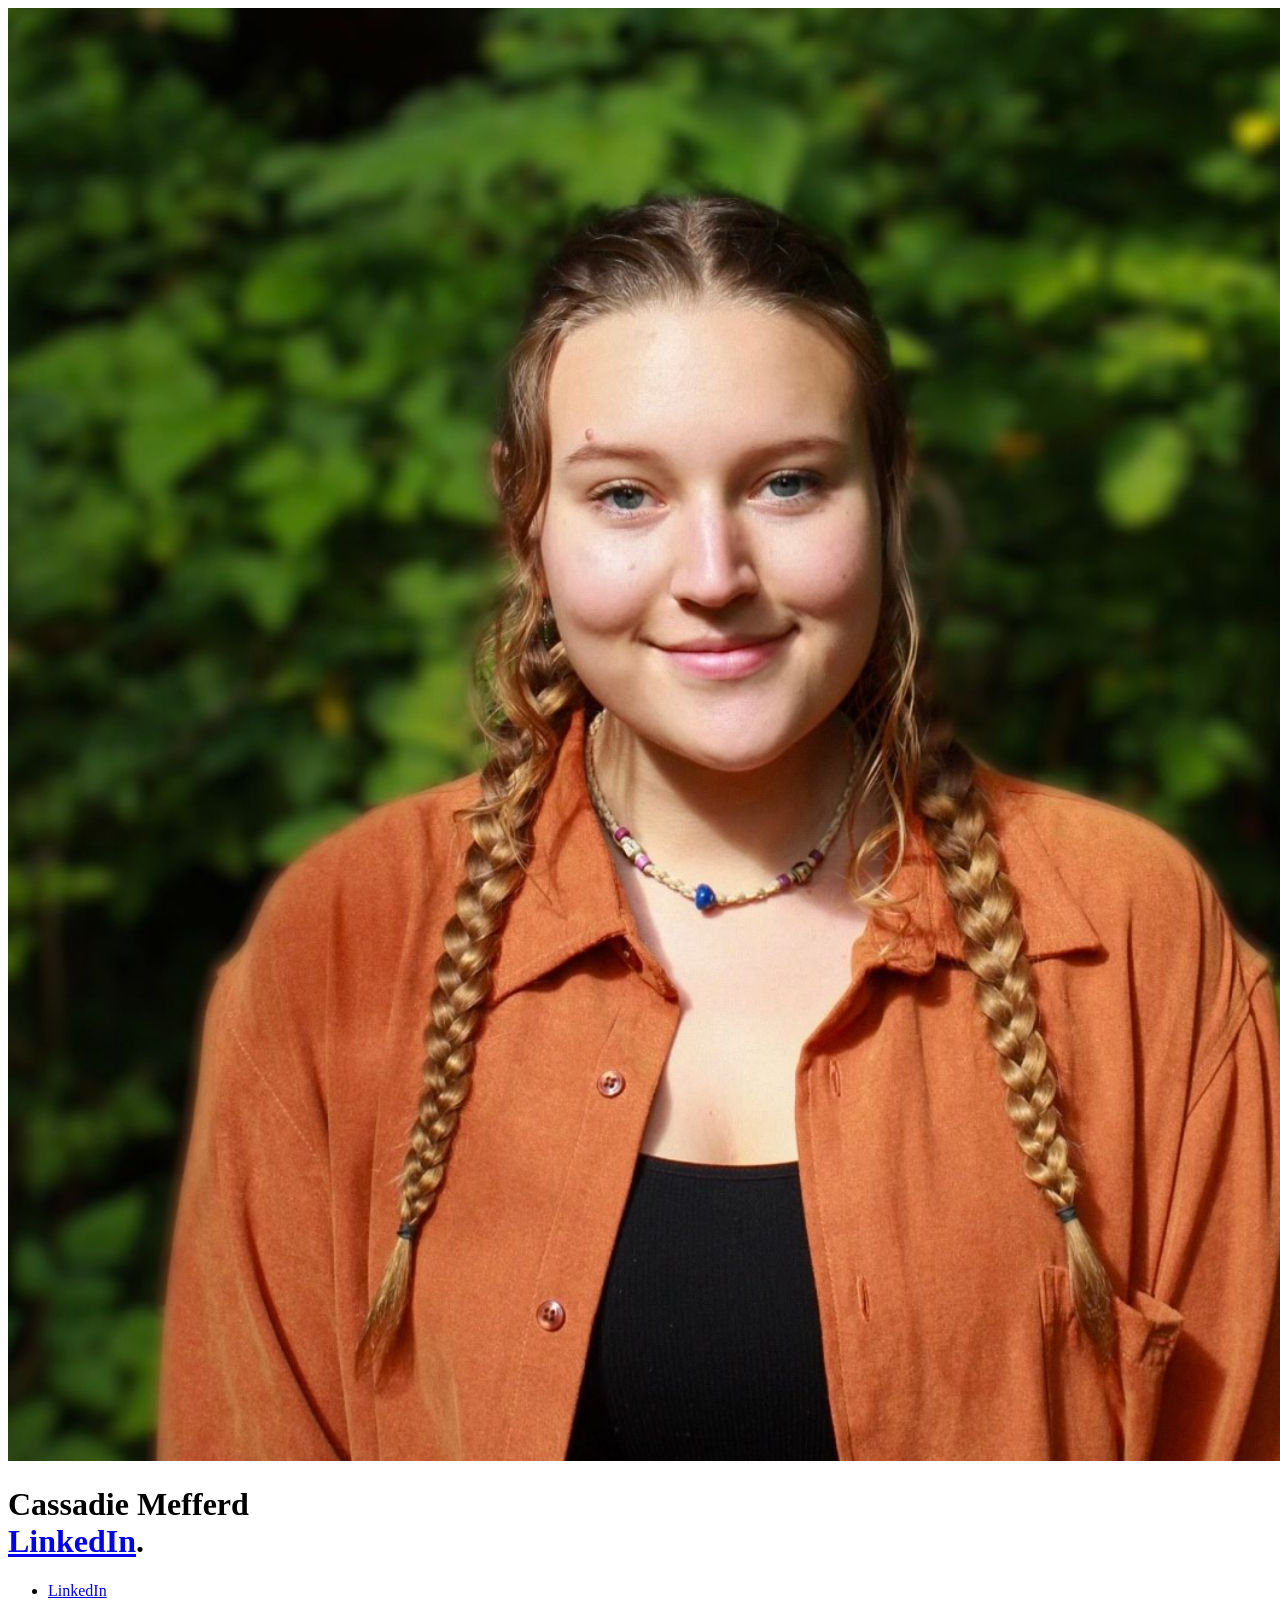
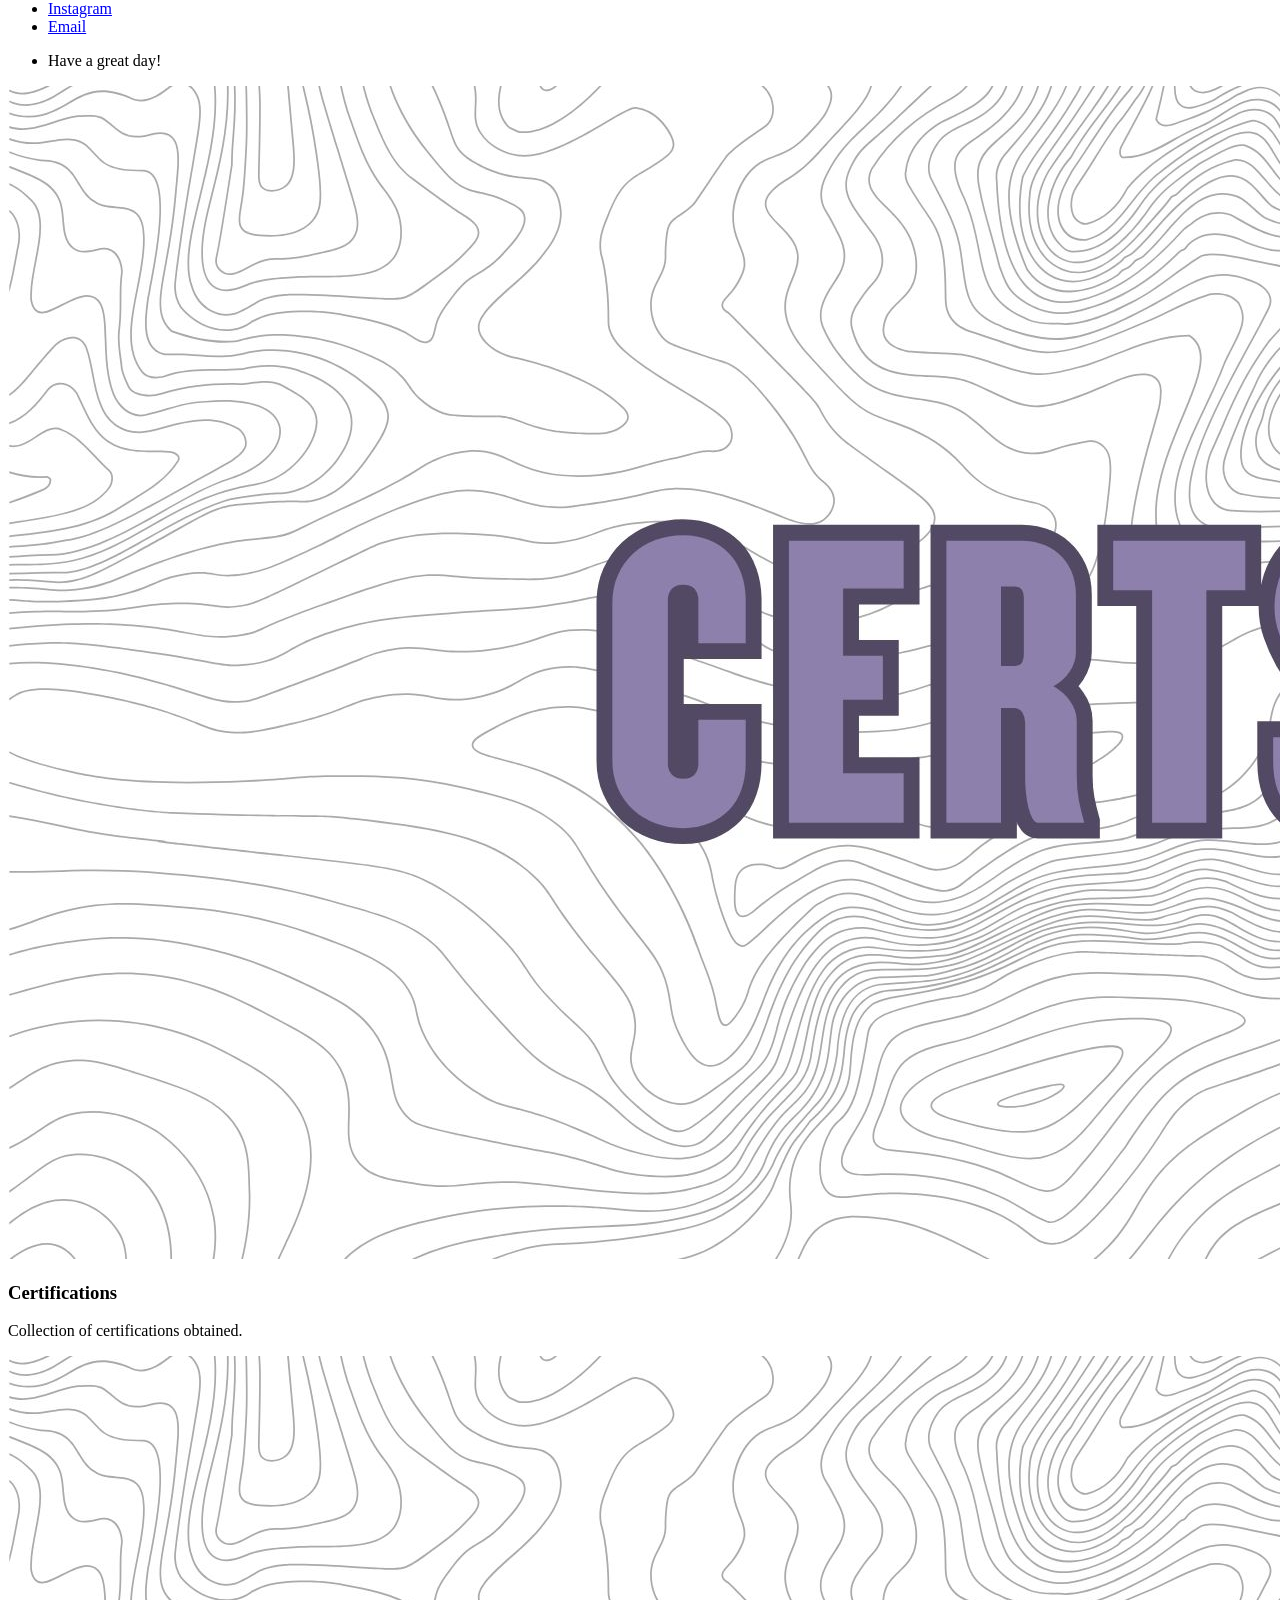
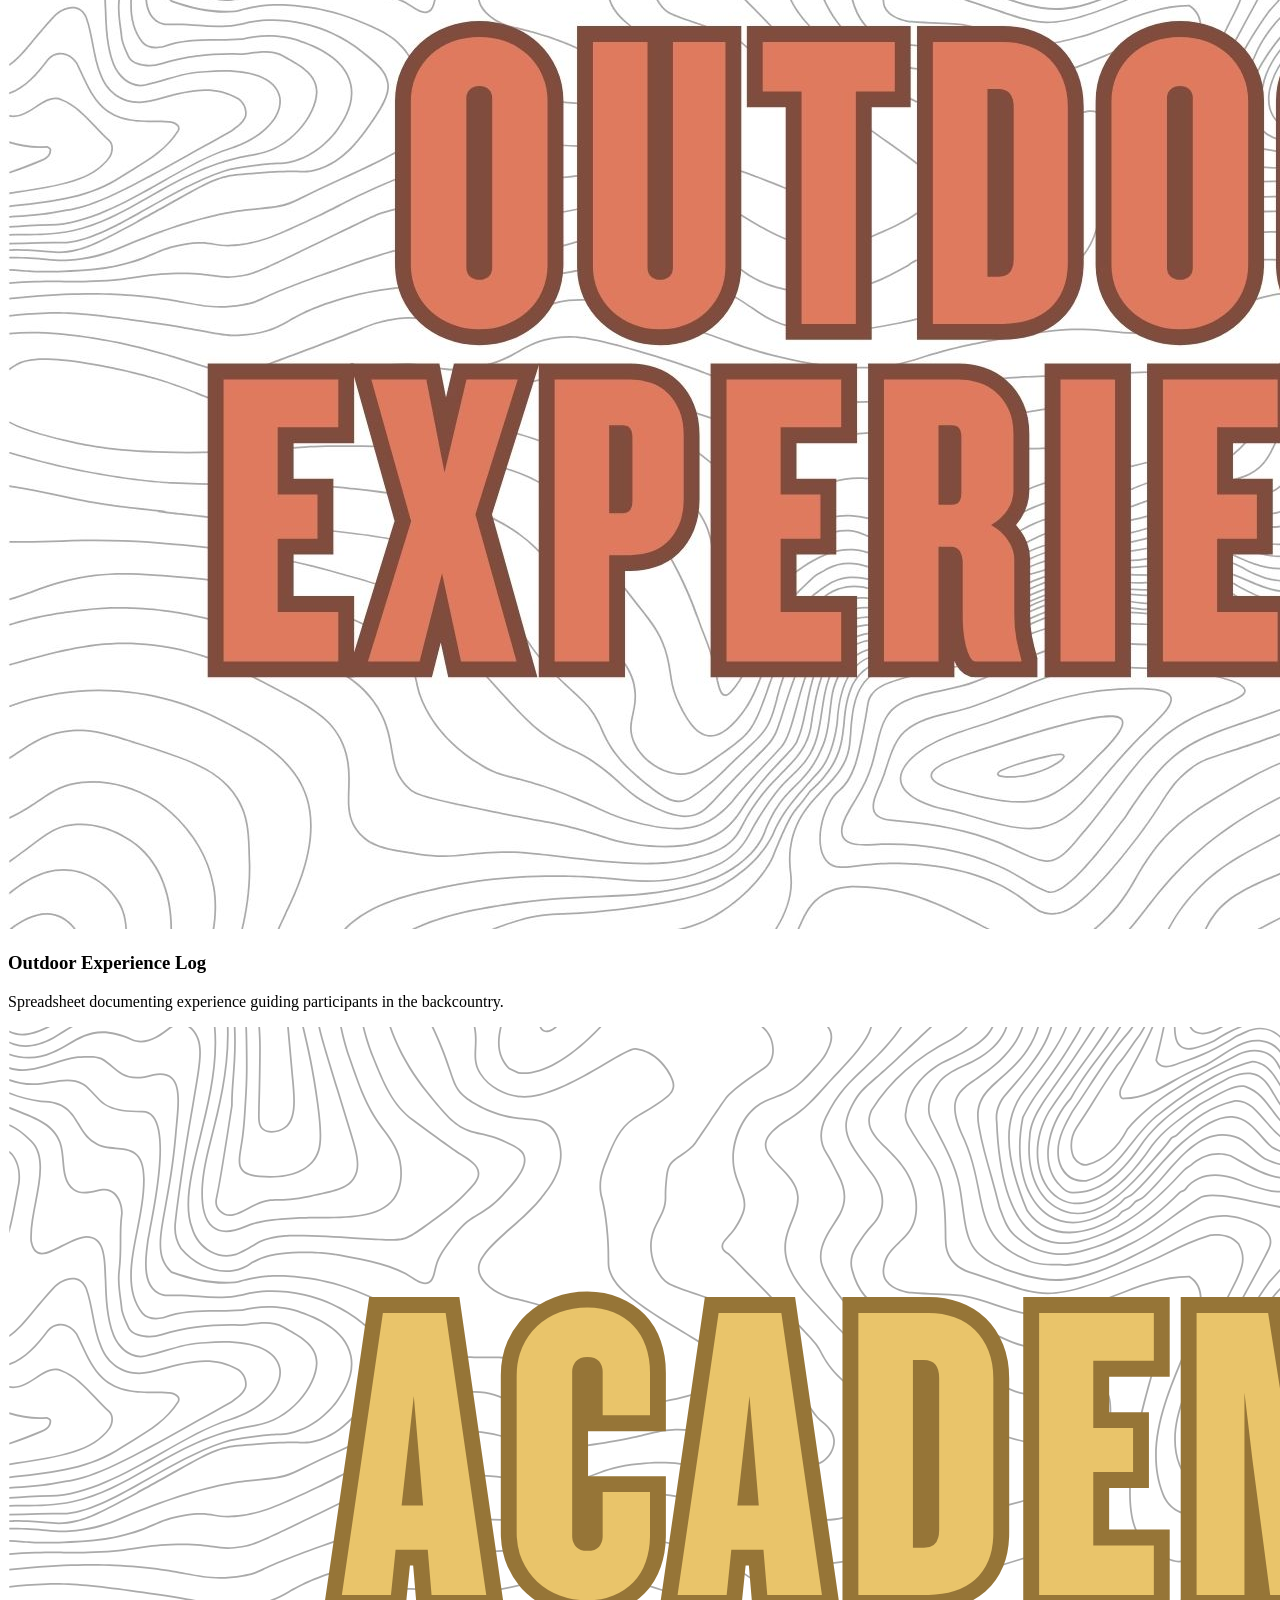
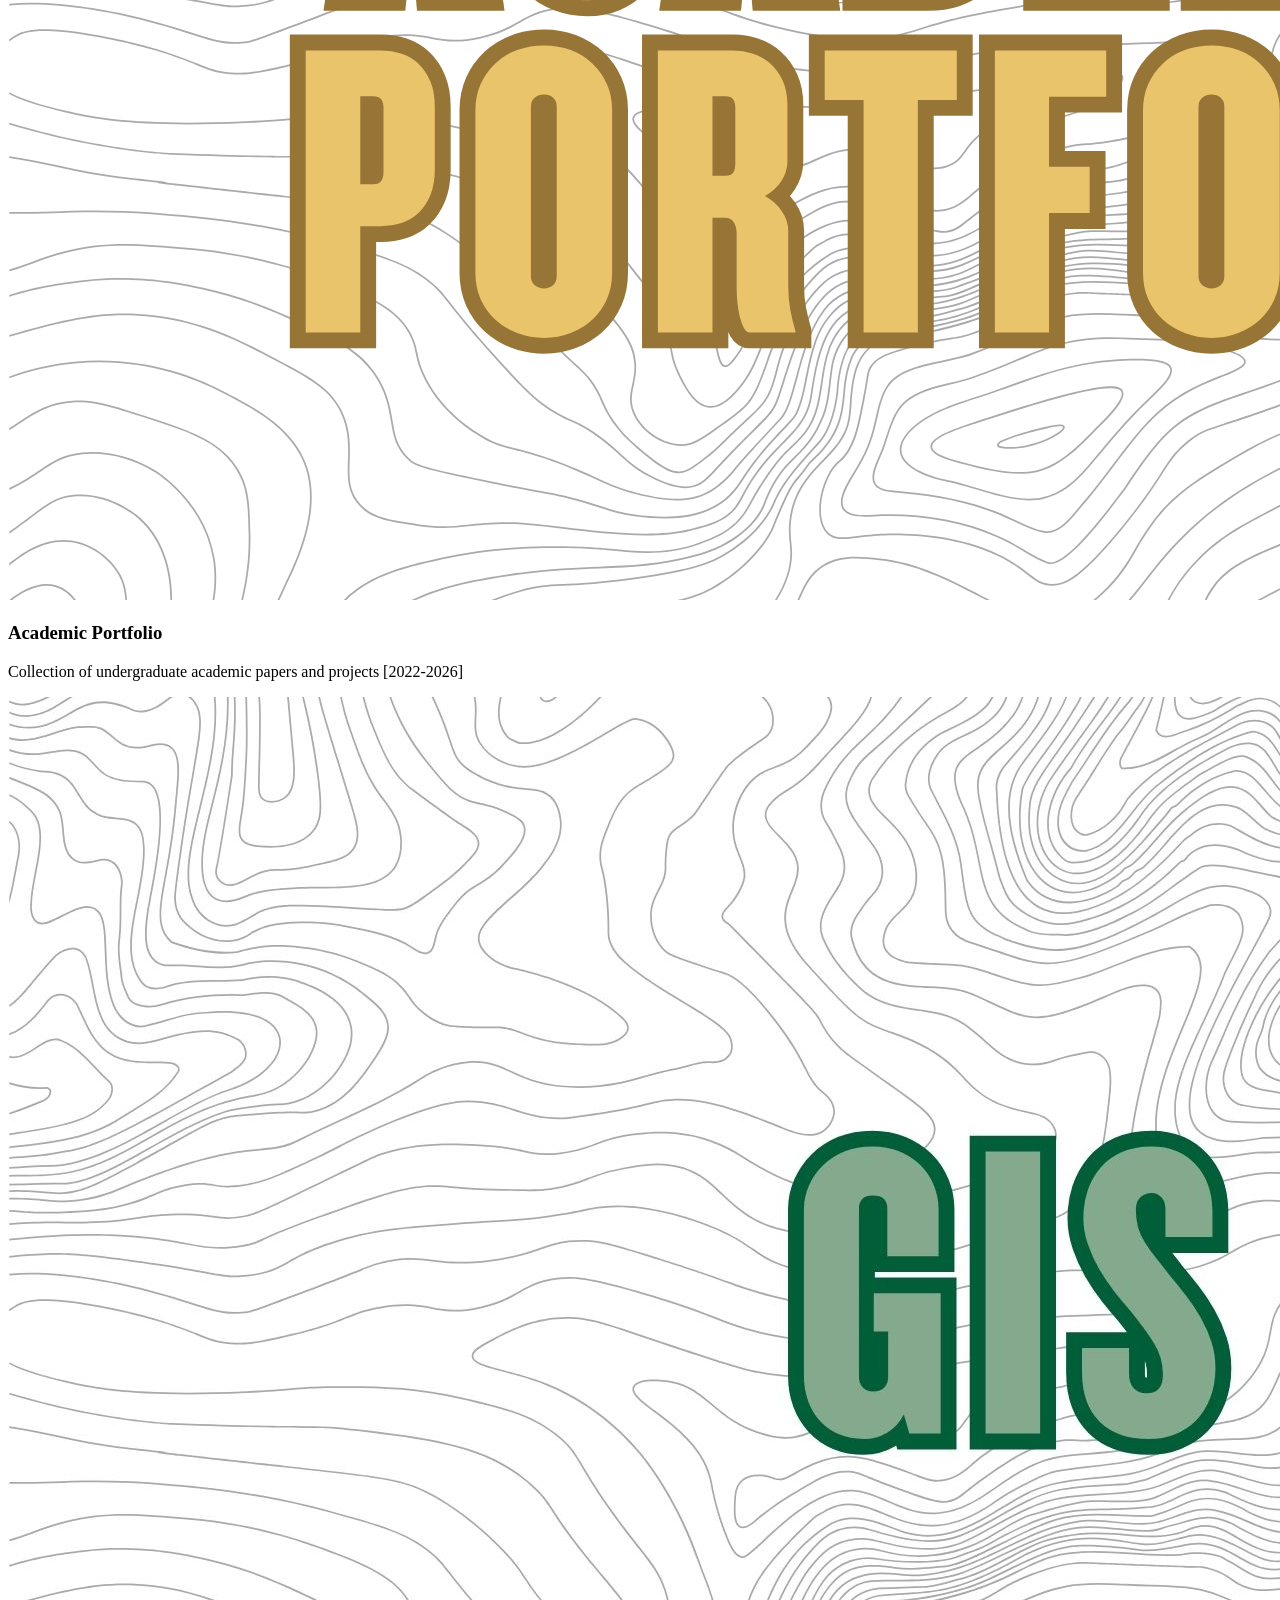
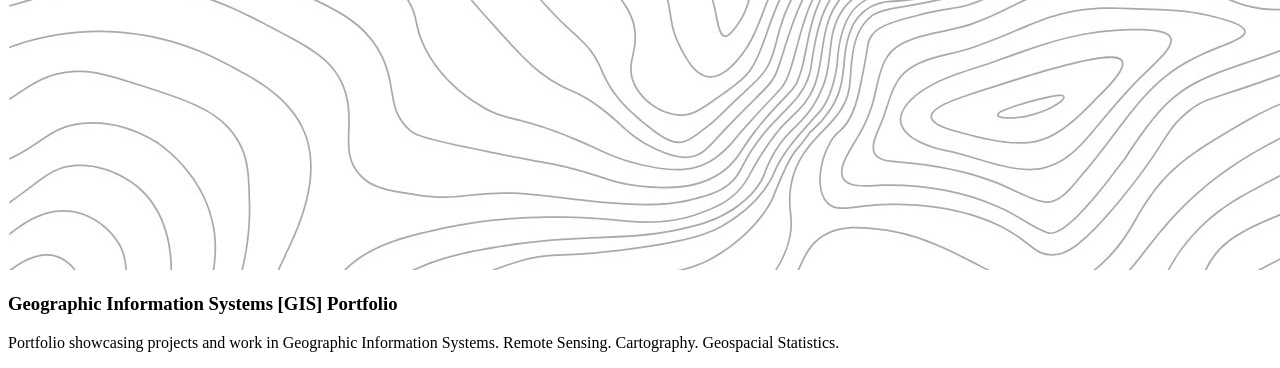
==== commit aeb1721a: "idk" ====
--- a/index.html
+++ b/index.html
@@ -41,9 +41,9 @@
 							</article>
 
 							<article class="col-6 col-12-xsmall work-item">
-								<a href="images/fulls/02.jpg" class="image fit thumb"><img src="images/thumbs/ac_port.jpg" alt="" /></a>
-								<h3>Acedemic Portfolio</h3>
-								<p>Collection of unndergrad academic papers and projects [2022-2026]</p>
+								<a href="academic.html" class="image fit thumb"><img src="images/thumbs/ac_port.png" alt="" /></a>
+								<h3>Academic Portfolio</h3>
+								<p>Collection of undergraduate academic papers and projects [2022-2026]</p>
 							</article>
 
 							<article class="col-6 col-12-xsmall work-item">
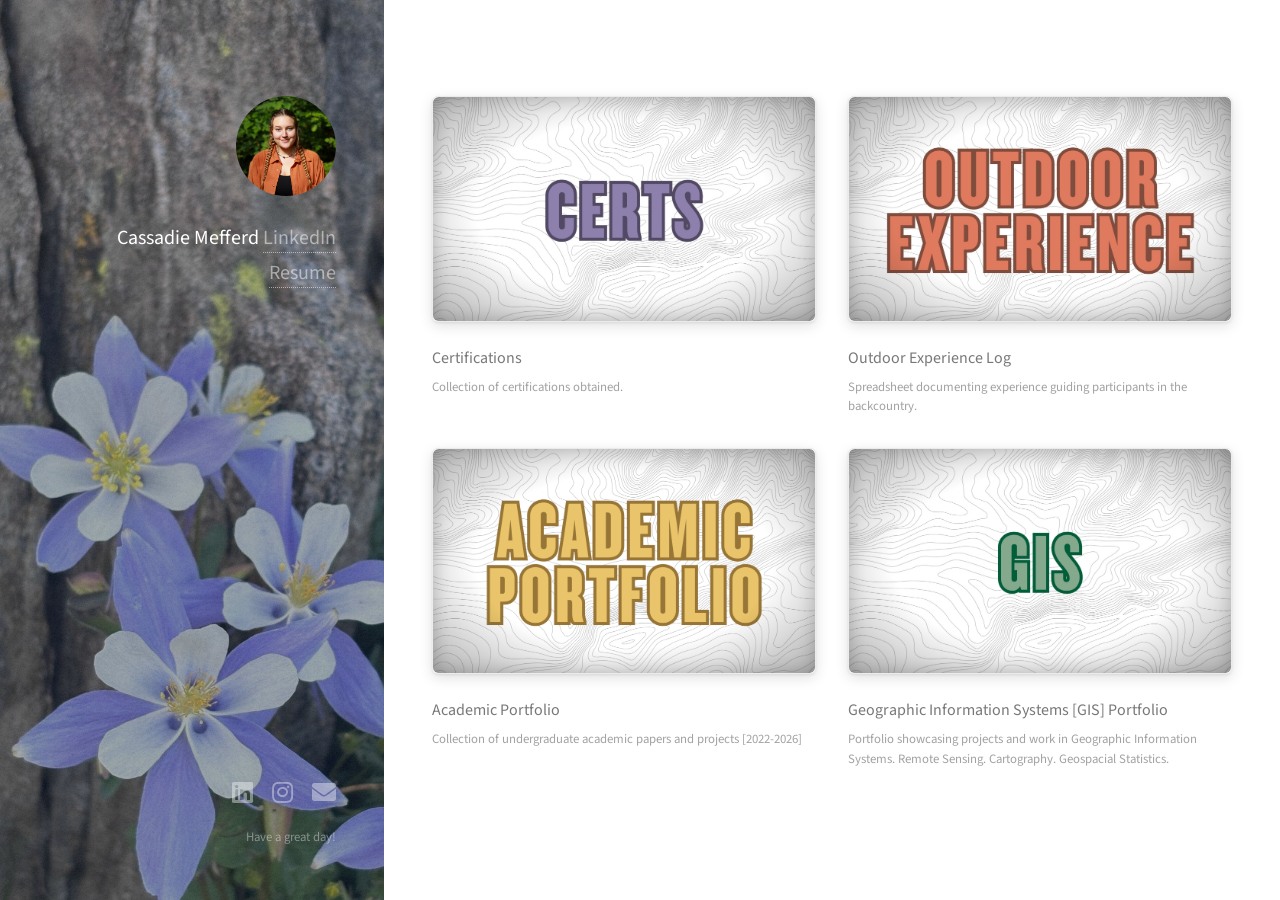
==== commit 53e9646b: "added resume" ====
--- a/index.html
+++ b/index.html
@@ -18,7 +18,9 @@
 				<div class="inner">
 					<a href="#" class="image avatar"><img src="images/avatar.jpg" alt="" /></a>
 					<h1><strong>Cassadie Mefferd</strong><br />
-					<a href="https://www.linkedin.com/in/cassadie-mefferd">LinkedIn</a>.</h1>
+					<a href="https://www.linkedin.com/in/cassadie-mefferd">LinkedIn</a><br />
+					<a href="documents/Resume.pdf">Resume</a>
+				</h1>
 				</div>
 			</header>
 
--- a/assets/css/main.css
+++ b/assets/css/main.css
@@ -2063,7 +2063,32 @@
 
 		.image.thumb {
 			text-align: center;
-		}
+			border-radius: 0.35em;
+			box-shadow: 0 4px 14px rgba(0, 0, 0, 0.12), 0 1px 3px rgba(0, 0, 0, 0.08);
+			border: 1px solid rgba(0, 0, 0, 0.08);
+			overflow: hidden;
+			-moz-transition: transform 0.2s ease-in-out, box-shadow 0.2s ease-in-out;
+			-webkit-transition: transform 0.2s ease-in-out, box-shadow 0.2s ease-in-out;
+			-ms-transition: transform 0.2s ease-in-out, box-shadow 0.2s ease-in-out;
+			transition: transform 0.2s ease-in-out, box-shadow 0.2s ease-in-out;
+		}
+
+			.image.thumb:hover {
+				box-shadow: 0 8px 24px rgba(0, 0, 0, 0.18), 0 2px 6px rgba(0, 0, 0, 0.1);
+				transform: translateY(-2px);
+			}
+
+			.image.thumb:before {
+				background-image: radial-gradient(ellipse at center, rgba(0, 0, 0, 0) 55%, rgba(0, 0, 0, 0.32) 100%);
+				background-color: transparent;
+				box-shadow: inset 0 0 18px rgba(0, 0, 0, 0.2);
+				opacity: 1.0;
+				pointer-events: none;
+				-moz-transition: background-color 0.2s ease-in-out;
+				-webkit-transition: background-color 0.2s ease-in-out;
+				-ms-transition: background-color 0.2s ease-in-out;
+				transition: background-color 0.2s ease-in-out;
+			}
 
 			.image.thumb:after {
 				-moz-transition: opacity 0.2s ease-in-out;
@@ -2094,7 +2119,7 @@
 			}
 
 			.image.thumb:hover:before {
-				background: url("images/overlay.png"), url("images/overlay.png");
+				background-color: rgba(20, 24, 30, 0.55);
 				opacity: 1.0;
 			}
 
@@ -2960,7 +2985,7 @@
 /* Touch */
 
 	body.is-touch .image.thumb:before {
-		opacity: 0.5 !important;
+		opacity: 1.0 !important;
 	}
 
 	body.is-touch .image.thumb:after {
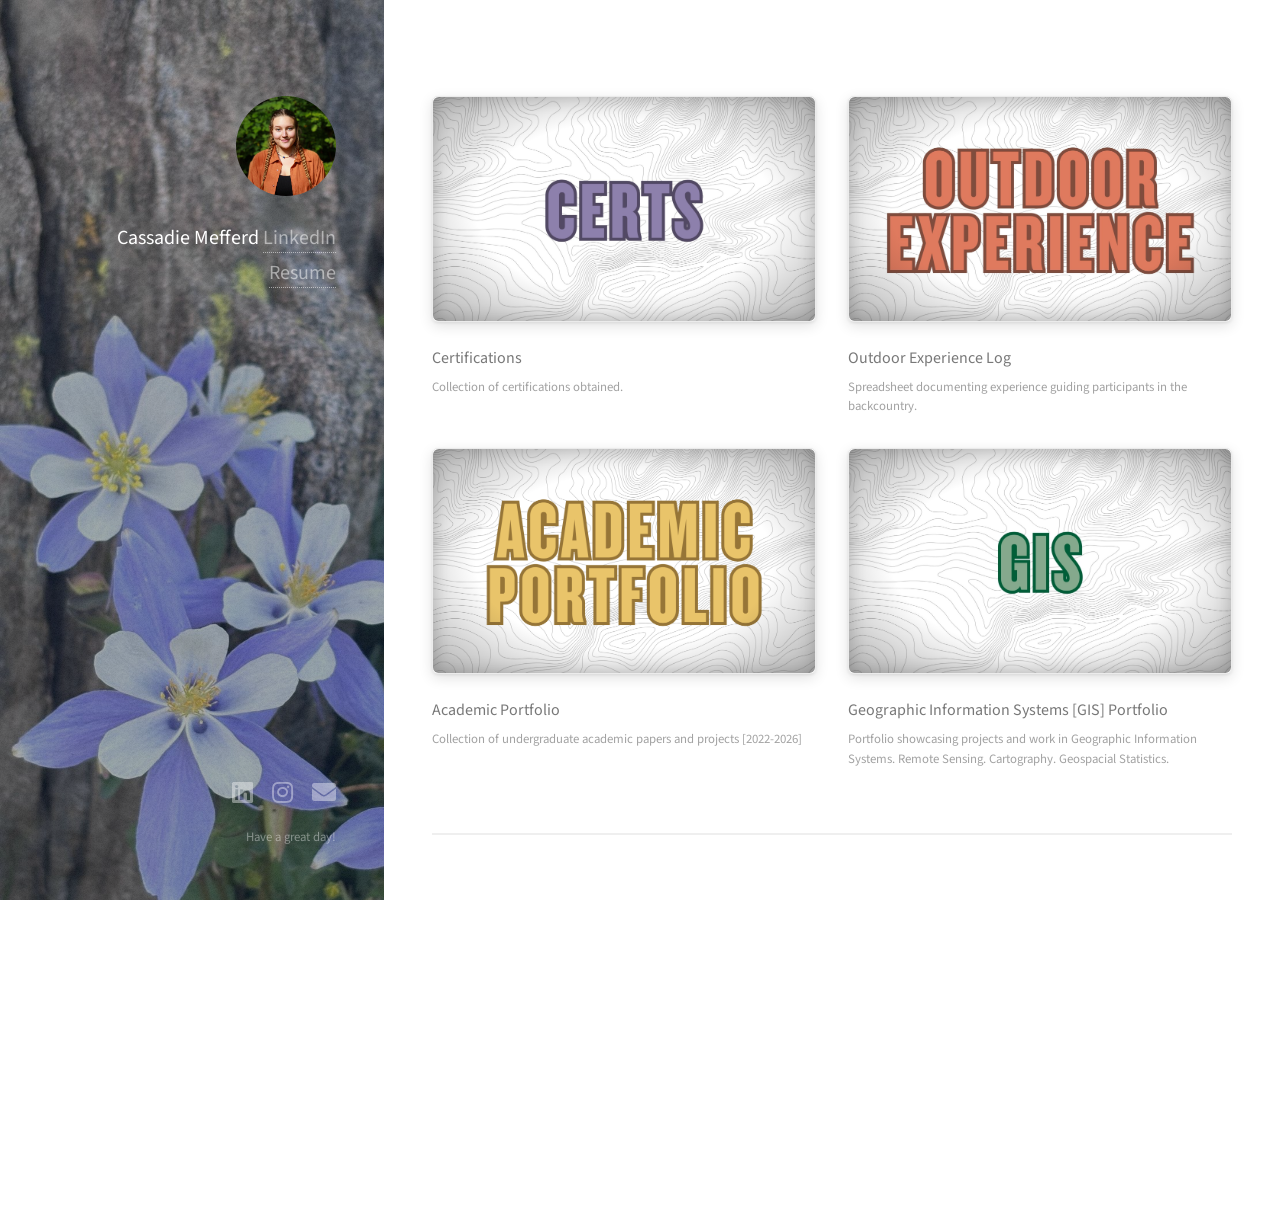
==== commit bb7ff6d1: "added embeded yampatika video on index page." ====
--- a/index.html
+++ b/index.html
@@ -54,6 +54,10 @@
 								<p>Portfolio showcasing projects and work in Geographic Information Systems. Remote Sensing. Cartography. Geospacial Statistics.</p>
 							</article>
 							
+						</div>
+						<hr />
+						<div class="youtube-video">
+							<iframe src="https://www.youtube.com/embed/1b9m-C-g9mg?si=WLfpadxLmYRWi2mJ" title="YouTube video player" allow="accelerometer; autoplay; clipboard-write; encrypted-media; gyroscope; picture-in-picture; web-share" referrerpolicy="strict-origin-when-cross-origin" allowfullscreen loading="lazy"></iframe>
 						</div>
 					</section>
 
--- a/assets/css/main.css
+++ b/assets/css/main.css
@@ -2725,6 +2725,19 @@
 				padding-top: 0;
 			}
 
+	.youtube-video {
+		aspect-ratio: 16 / 9;
+		margin: 0 auto;
+		max-width: 560px;
+	}
+
+		.youtube-video iframe {
+			border: 0;
+			display: block;
+			height: 100%;
+			width: 100%;
+		}
+
 /* Poptrox */
 
 	@-moz-keyframes spin {
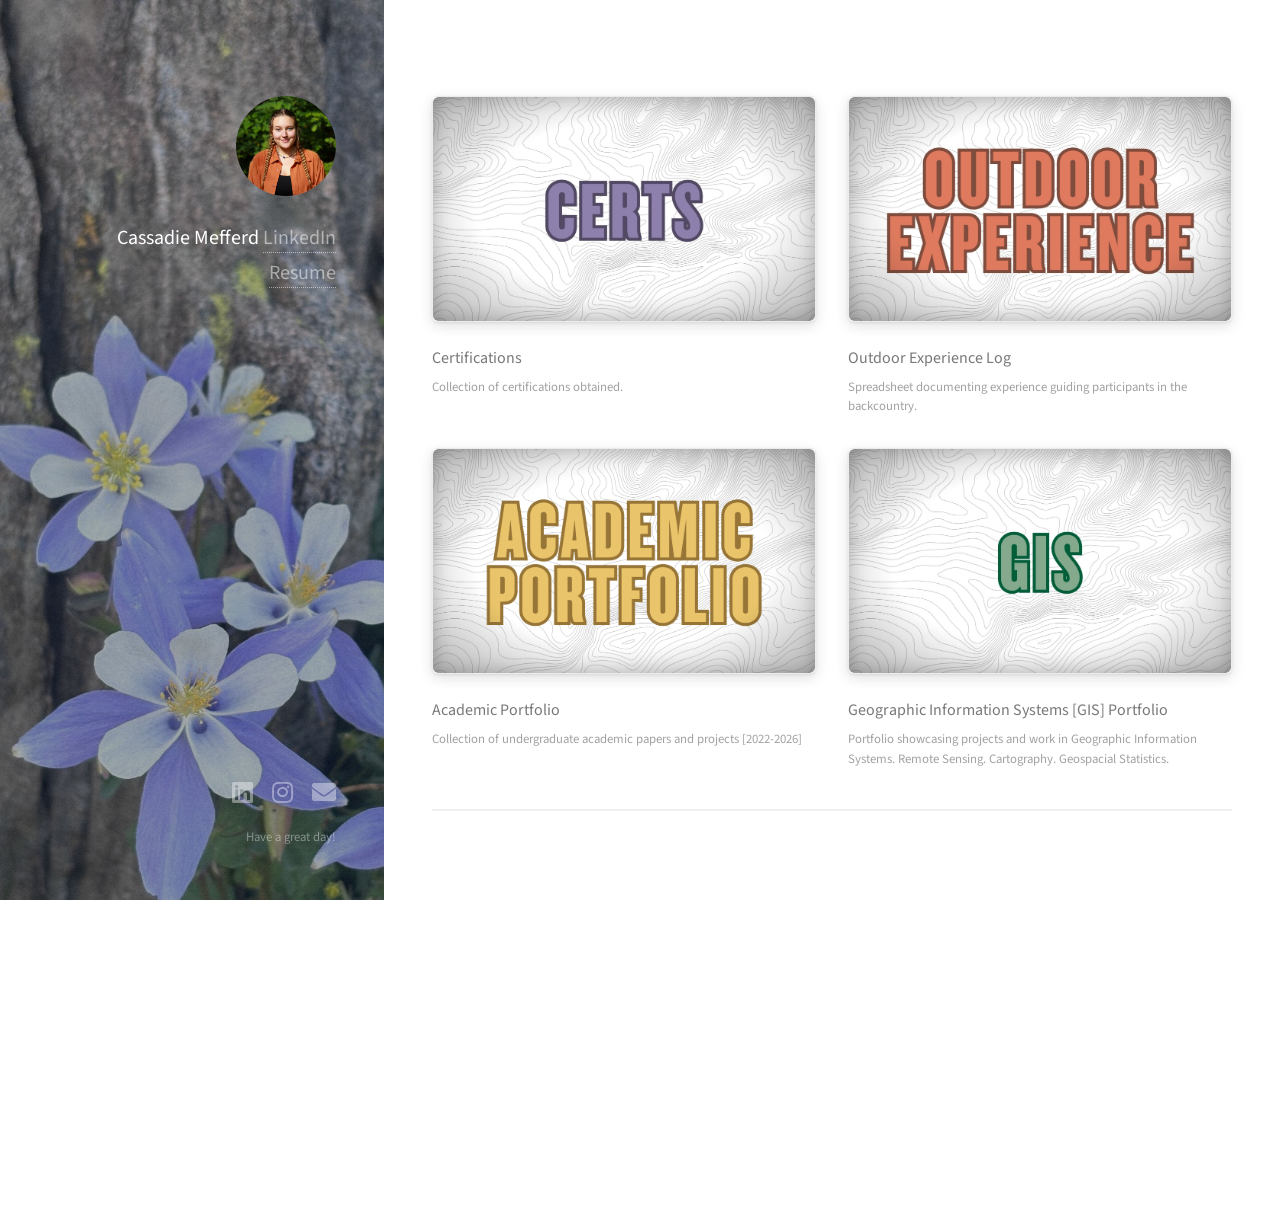
==== commit a7d0fb0c: "decreased space above divider line." ====
--- a/index.html
+++ b/index.html
@@ -55,7 +55,7 @@
 							</article>
 							
 						</div>
-						<hr />
+						<hr class="portfolio-divider" />
 						<div class="youtube-video">
 							<iframe src="https://www.youtube.com/embed/1b9m-C-g9mg?si=WLfpadxLmYRWi2mJ" title="YouTube video player" allow="accelerometer; autoplay; clipboard-write; encrypted-media; gyroscope; picture-in-picture; web-share" referrerpolicy="strict-origin-when-cross-origin" allowfullscreen loading="lazy"></iframe>
 						</div>
--- a/assets/css/main.css
+++ b/assets/css/main.css
@@ -2738,6 +2738,10 @@
 			width: 100%;
 		}
 
+	#two .portfolio-divider {
+		margin-top: 0.5em;
+	}
+
 /* Poptrox */
 
 	@-moz-keyframes spin {
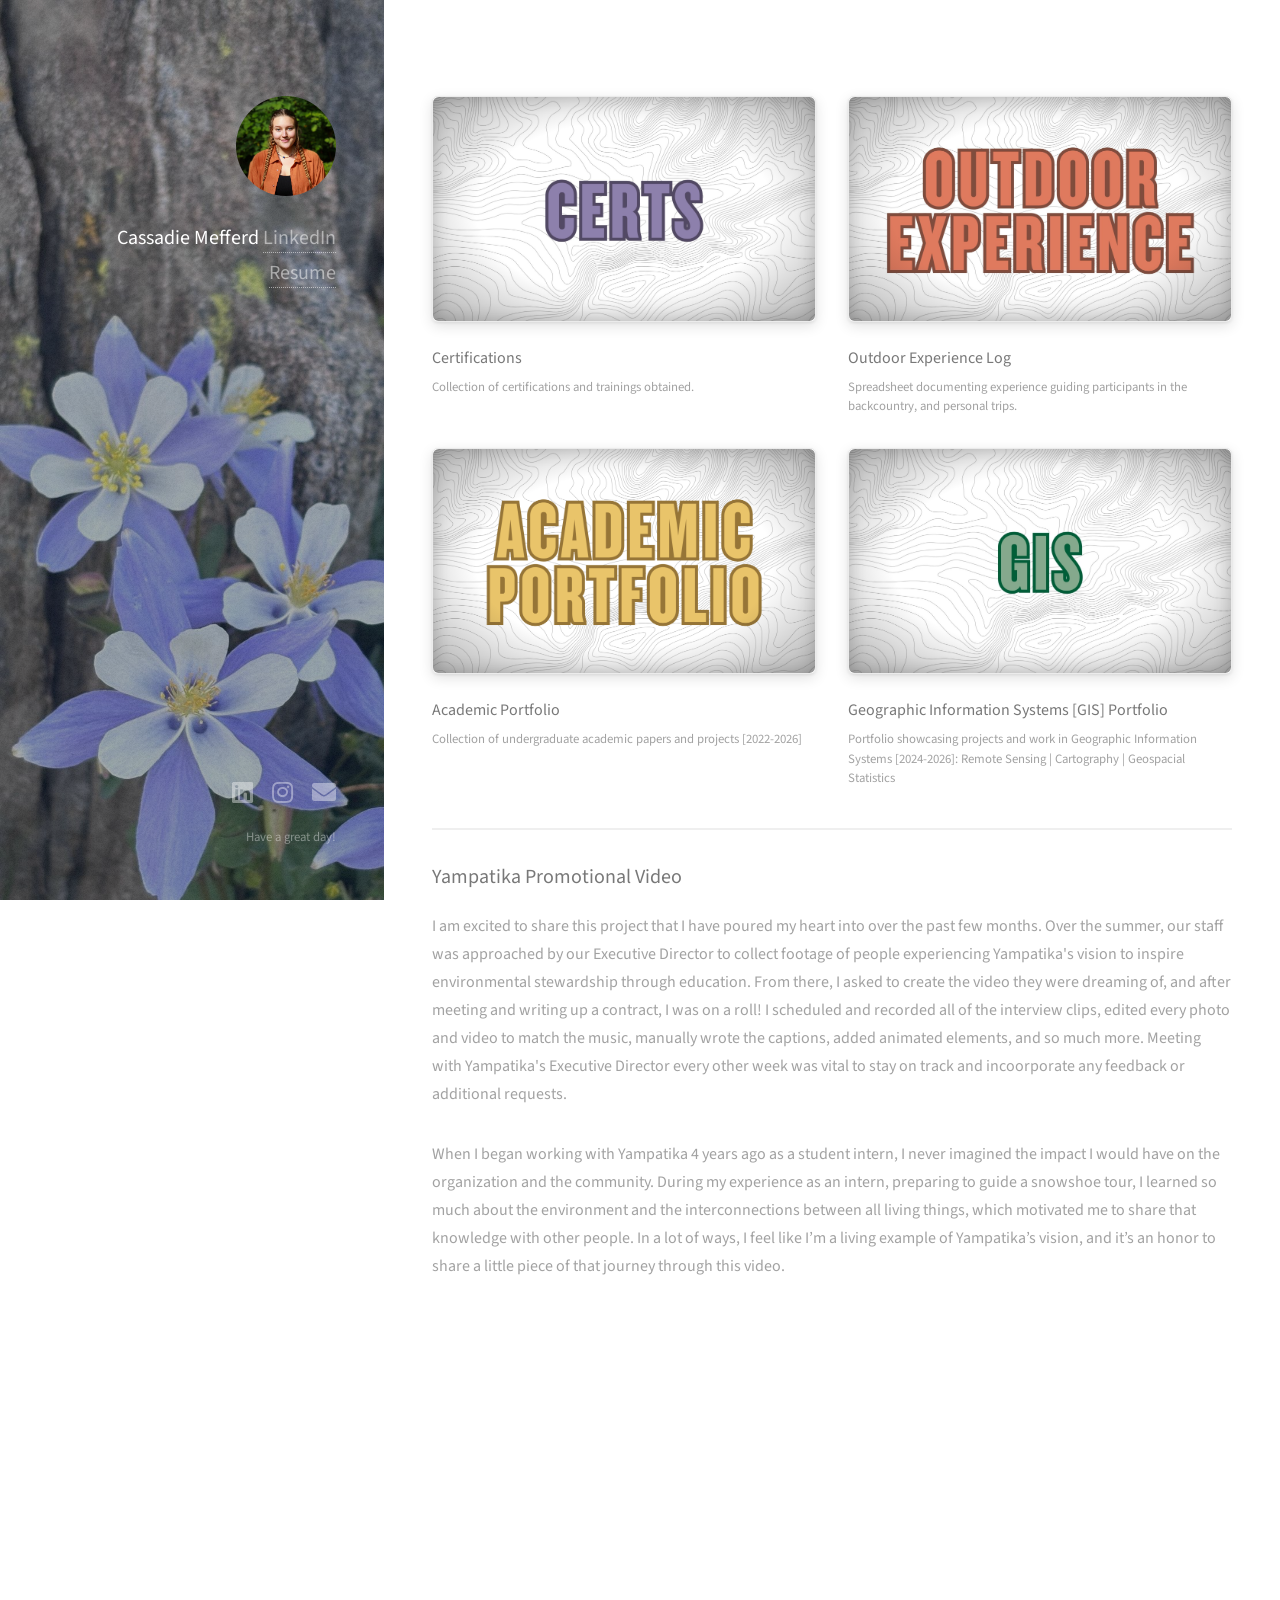
==== commit fd7738f4: "added desc. to video" ====
--- a/index.html
+++ b/index.html
@@ -33,13 +33,13 @@
 							<article class="col-6 col-12-xsmall work-item">
 								<a href="certs.html" class="image fit thumb"><img src="images/thumbs/certs2.jpg" alt="" /></a>
 								<h3>Certifications</h3>
-								<p>Collection of certifications obtained.</p>
+								<p>Collection of certifications and trainings obtained.</p>
 							</article>
 
 							<article class="col-6 col-12-xsmall work-item">
 								<a href="outdoor.html" class="image fit thumb"><img src="images/thumbs/out_exp.jpg" alt="" /></a>
 								<h3>Outdoor Experience Log</h3>
-								<p>Spreadsheet documenting experience guiding participants in the backcountry.</p>
+								<p>Spreadsheet documenting experience guiding participants in the backcountry, and personal trips.</p>
 							</article>
 
 							<article class="col-6 col-12-xsmall work-item">
@@ -51,11 +51,16 @@
 							<article class="col-6 col-12-xsmall work-item">
 								<a href="gis.html" class="image fit thumb"><img src="images/thumbs/GIS_thumb.jpg" alt="" /></a>
 								<h3>Geographic Information Systems [GIS] Portfolio</h3>
-								<p>Portfolio showcasing projects and work in Geographic Information Systems. Remote Sensing. Cartography. Geospacial Statistics.</p>
+								<p>Portfolio showcasing projects and work in Geographic Information Systems [2024-2026]: Remote Sensing | Cartography | Geospacial Statistics</p>
 							</article>
 							
 						</div>
 						<hr class="portfolio-divider" />
+						<h3>Yampatika Promotional Video</h3>
+								<p>I am excited to share this project that I have poured my heart into over the past few months. Over the summer, our staff was approached by our Executive Director to collect footage of people experiencing Yampatika's vision to inspire environmental stewardship through education. From there, I asked to create the video they were dreaming of, and after meeting and writing up a contract, I was on a roll! I scheduled and recorded all of the interview clips, edited every photo and video to match the music, manually wrote the captions, added animated elements, and so much more. Meeting with Yampatika's Executive Director every other week was vital to stay on track and incoorporate any feedback or additional requests.</p>
+															<p>When I began working with Yampatika 4 years ago as a student intern, I never imagined the impact I would have on the organization and the community. During my experience as an intern, preparing to guide a snowshoe tour, I learned so much about the environment and the interconnections between all living things, which motivated me to share that knowledge with other people. In a lot of ways, I feel like I’m a living example of Yampatika’s vision, and it’s an honor to share a little piece of that journey through this video.</p>
+
+							</article>
 						<div class="youtube-video">
 							<iframe src="https://www.youtube.com/embed/1b9m-C-g9mg?si=WLfpadxLmYRWi2mJ" title="YouTube video player" allow="accelerometer; autoplay; clipboard-write; encrypted-media; gyroscope; picture-in-picture; web-share" referrerpolicy="strict-origin-when-cross-origin" allowfullscreen loading="lazy"></iframe>
 						</div>
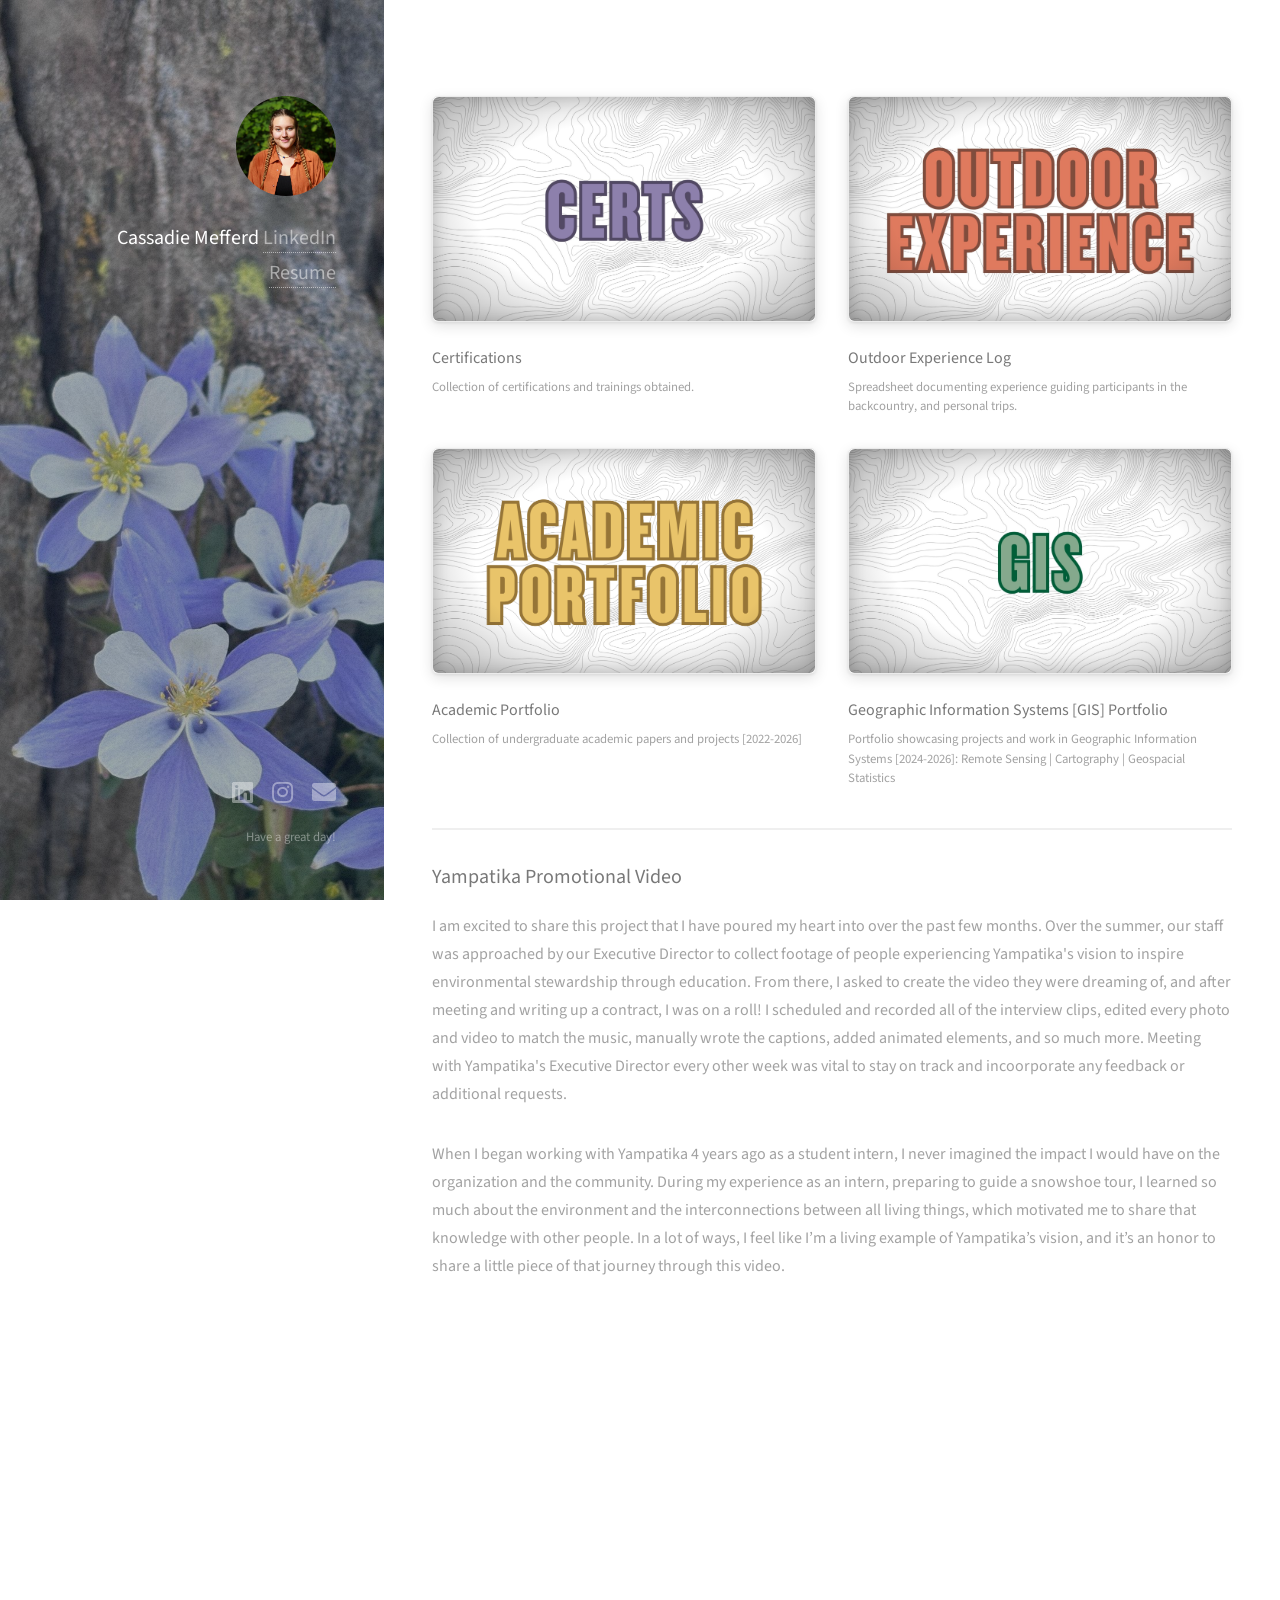
==== commit 2112b3f7: "something" ====
--- a/index.html
+++ b/index.html
@@ -61,9 +61,8 @@
 															<p>When I began working with Yampatika 4 years ago as a student intern, I never imagined the impact I would have on the organization and the community. During my experience as an intern, preparing to guide a snowshoe tour, I learned so much about the environment and the interconnections between all living things, which motivated me to share that knowledge with other people. In a lot of ways, I feel like I’m a living example of Yampatika’s vision, and it’s an honor to share a little piece of that journey through this video.</p>
 
 							</article>
-						<div class="youtube-video">
-							<iframe src="https://www.youtube.com/embed/1b9m-C-g9mg?si=WLfpadxLmYRWi2mJ" title="YouTube video player" allow="accelerometer; autoplay; clipboard-write; encrypted-media; gyroscope; picture-in-picture; web-share" referrerpolicy="strict-origin-when-cross-origin" allowfullscreen loading="lazy"></iframe>
-						</div>
+<div class="responsive-video">
+<iframe width="560" height="315" src="https://www.youtube.com/embed/1b9m-C-g9mg?si=MoBL-875jxoFHydP" title="YouTube video player" allow="accelerometer; autoplay; clipboard-write; encrypted-media; gyroscope; picture-in-picture; web-share" allowfullscreen style="border:0;"></iframe></div>
 					</section>
 
 				<!-- Four -->
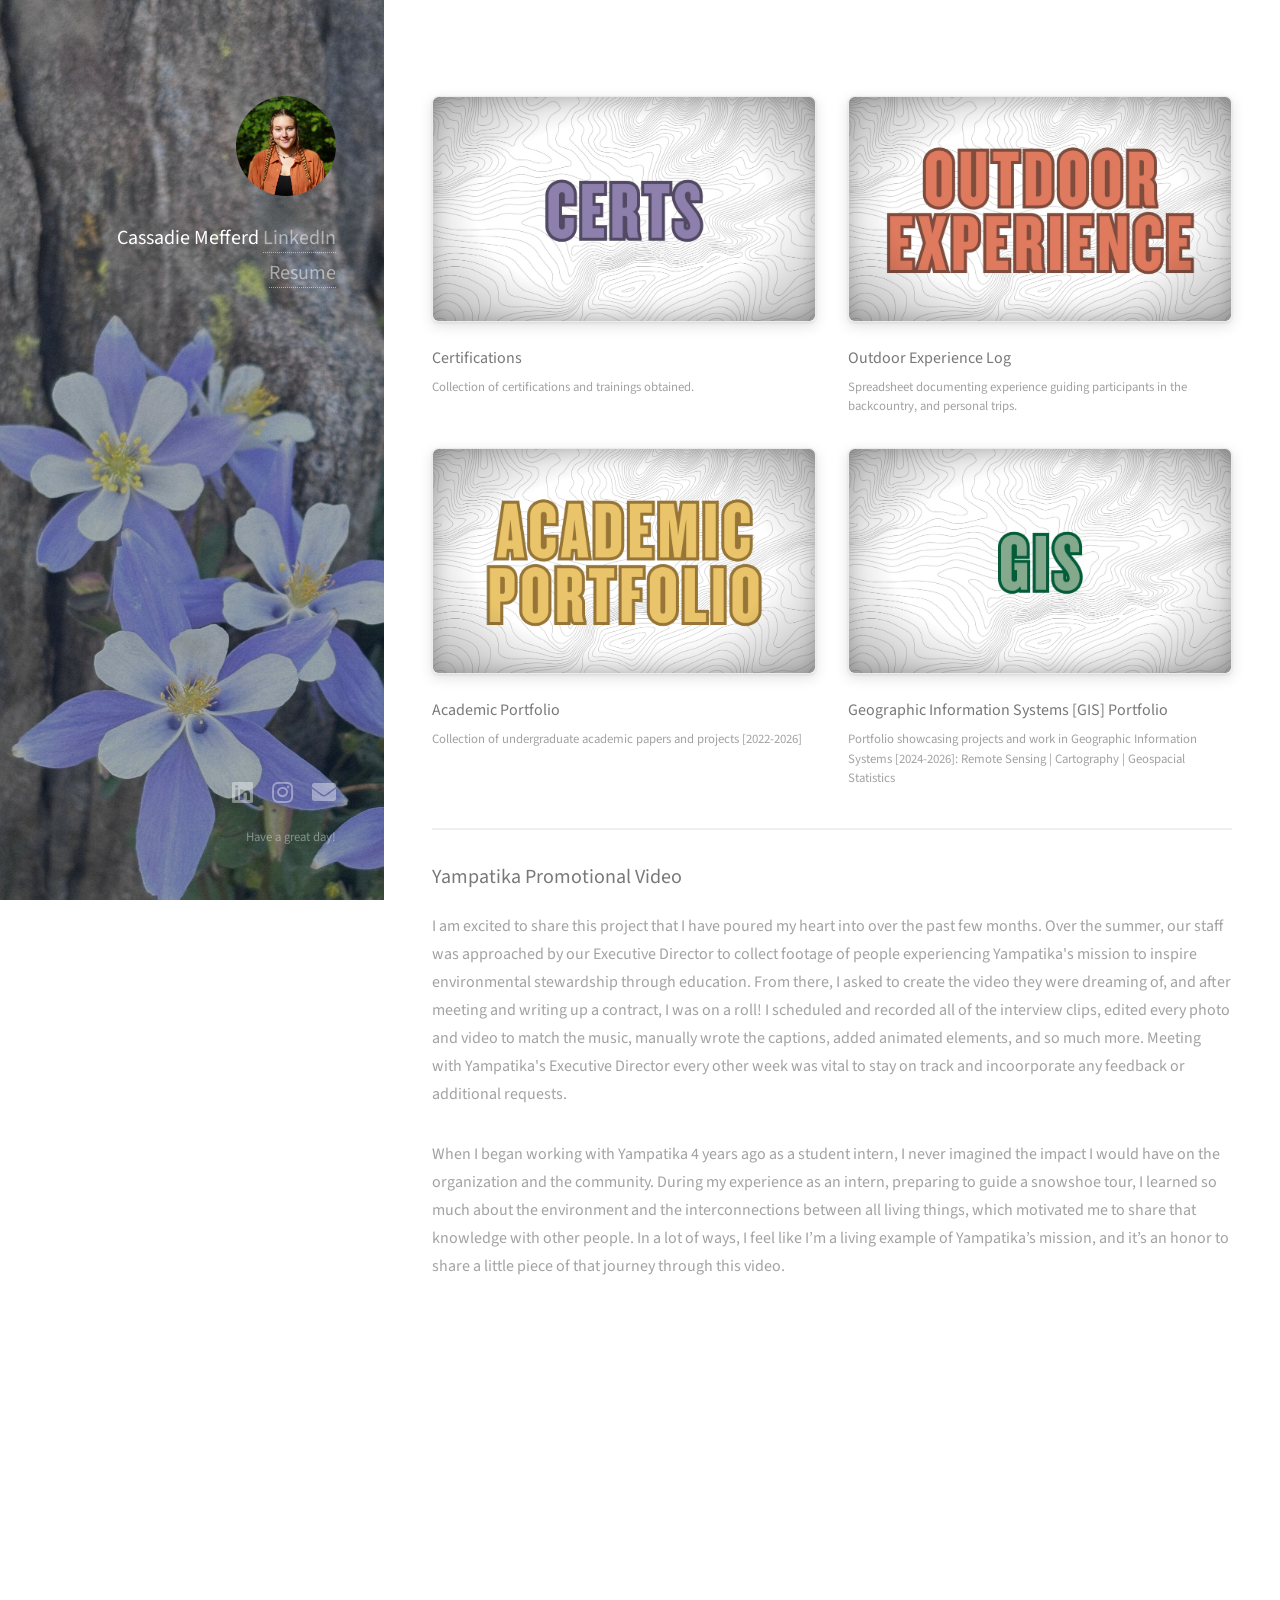
==== commit e33f4e34: "changed vision to mission in Y vid desc." ====
--- a/index.html
+++ b/index.html
@@ -57,8 +57,8 @@
 						</div>
 						<hr class="portfolio-divider" />
 						<h3>Yampatika Promotional Video</h3>
-								<p>I am excited to share this project that I have poured my heart into over the past few months. Over the summer, our staff was approached by our Executive Director to collect footage of people experiencing Yampatika's vision to inspire environmental stewardship through education. From there, I asked to create the video they were dreaming of, and after meeting and writing up a contract, I was on a roll! I scheduled and recorded all of the interview clips, edited every photo and video to match the music, manually wrote the captions, added animated elements, and so much more. Meeting with Yampatika's Executive Director every other week was vital to stay on track and incoorporate any feedback or additional requests.</p>
-															<p>When I began working with Yampatika 4 years ago as a student intern, I never imagined the impact I would have on the organization and the community. During my experience as an intern, preparing to guide a snowshoe tour, I learned so much about the environment and the interconnections between all living things, which motivated me to share that knowledge with other people. In a lot of ways, I feel like I’m a living example of Yampatika’s vision, and it’s an honor to share a little piece of that journey through this video.</p>
+								<p>I am excited to share this project that I have poured my heart into over the past few months. Over the summer, our staff was approached by our Executive Director to collect footage of people experiencing Yampatika's mission to inspire environmental stewardship through education. From there, I asked to create the video they were dreaming of, and after meeting and writing up a contract, I was on a roll! I scheduled and recorded all of the interview clips, edited every photo and video to match the music, manually wrote the captions, added animated elements, and so much more. Meeting with Yampatika's Executive Director every other week was vital to stay on track and incoorporate any feedback or additional requests.</p>
+															<p>When I began working with Yampatika 4 years ago as a student intern, I never imagined the impact I would have on the organization and the community. During my experience as an intern, preparing to guide a snowshoe tour, I learned so much about the environment and the interconnections between all living things, which motivated me to share that knowledge with other people. In a lot of ways, I feel like I’m a living example of Yampatika’s mission, and it’s an honor to share a little piece of that journey through this video.</p>
 
 							</article>
 <div class="responsive-video">
